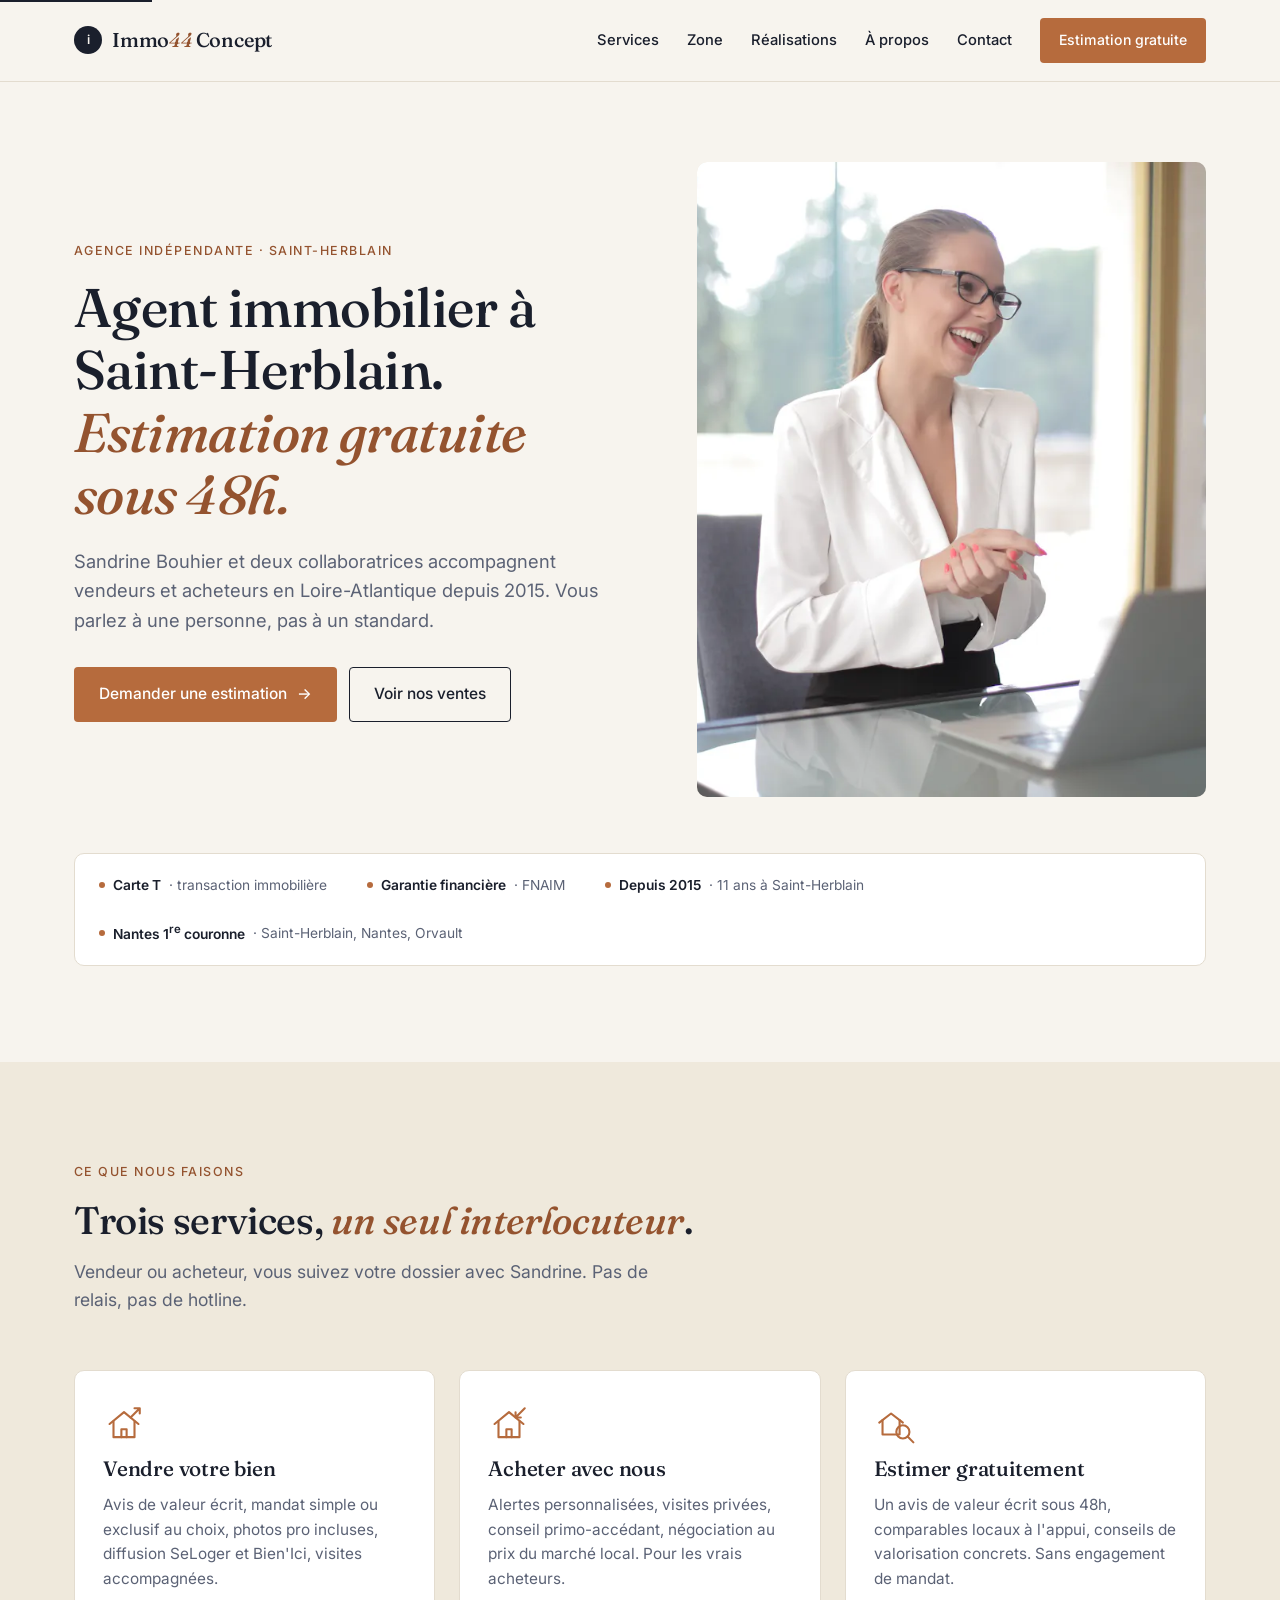
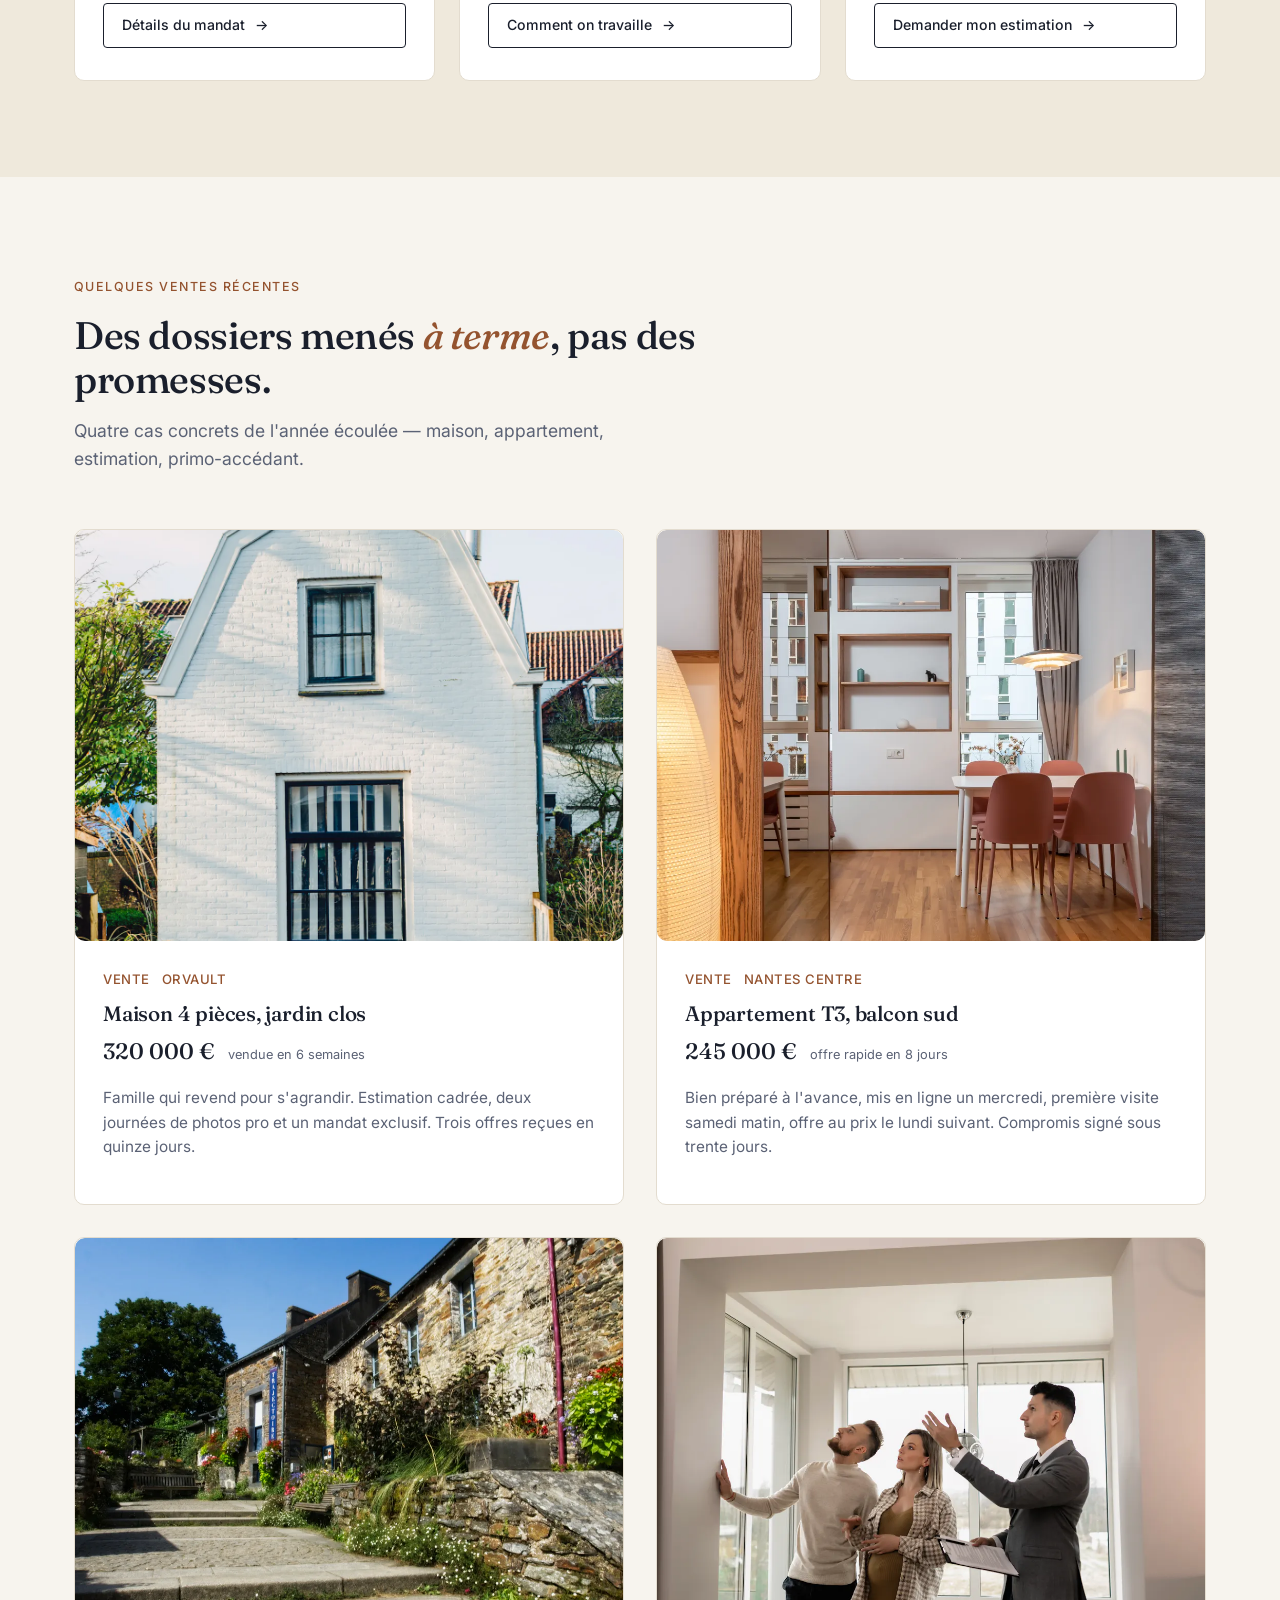
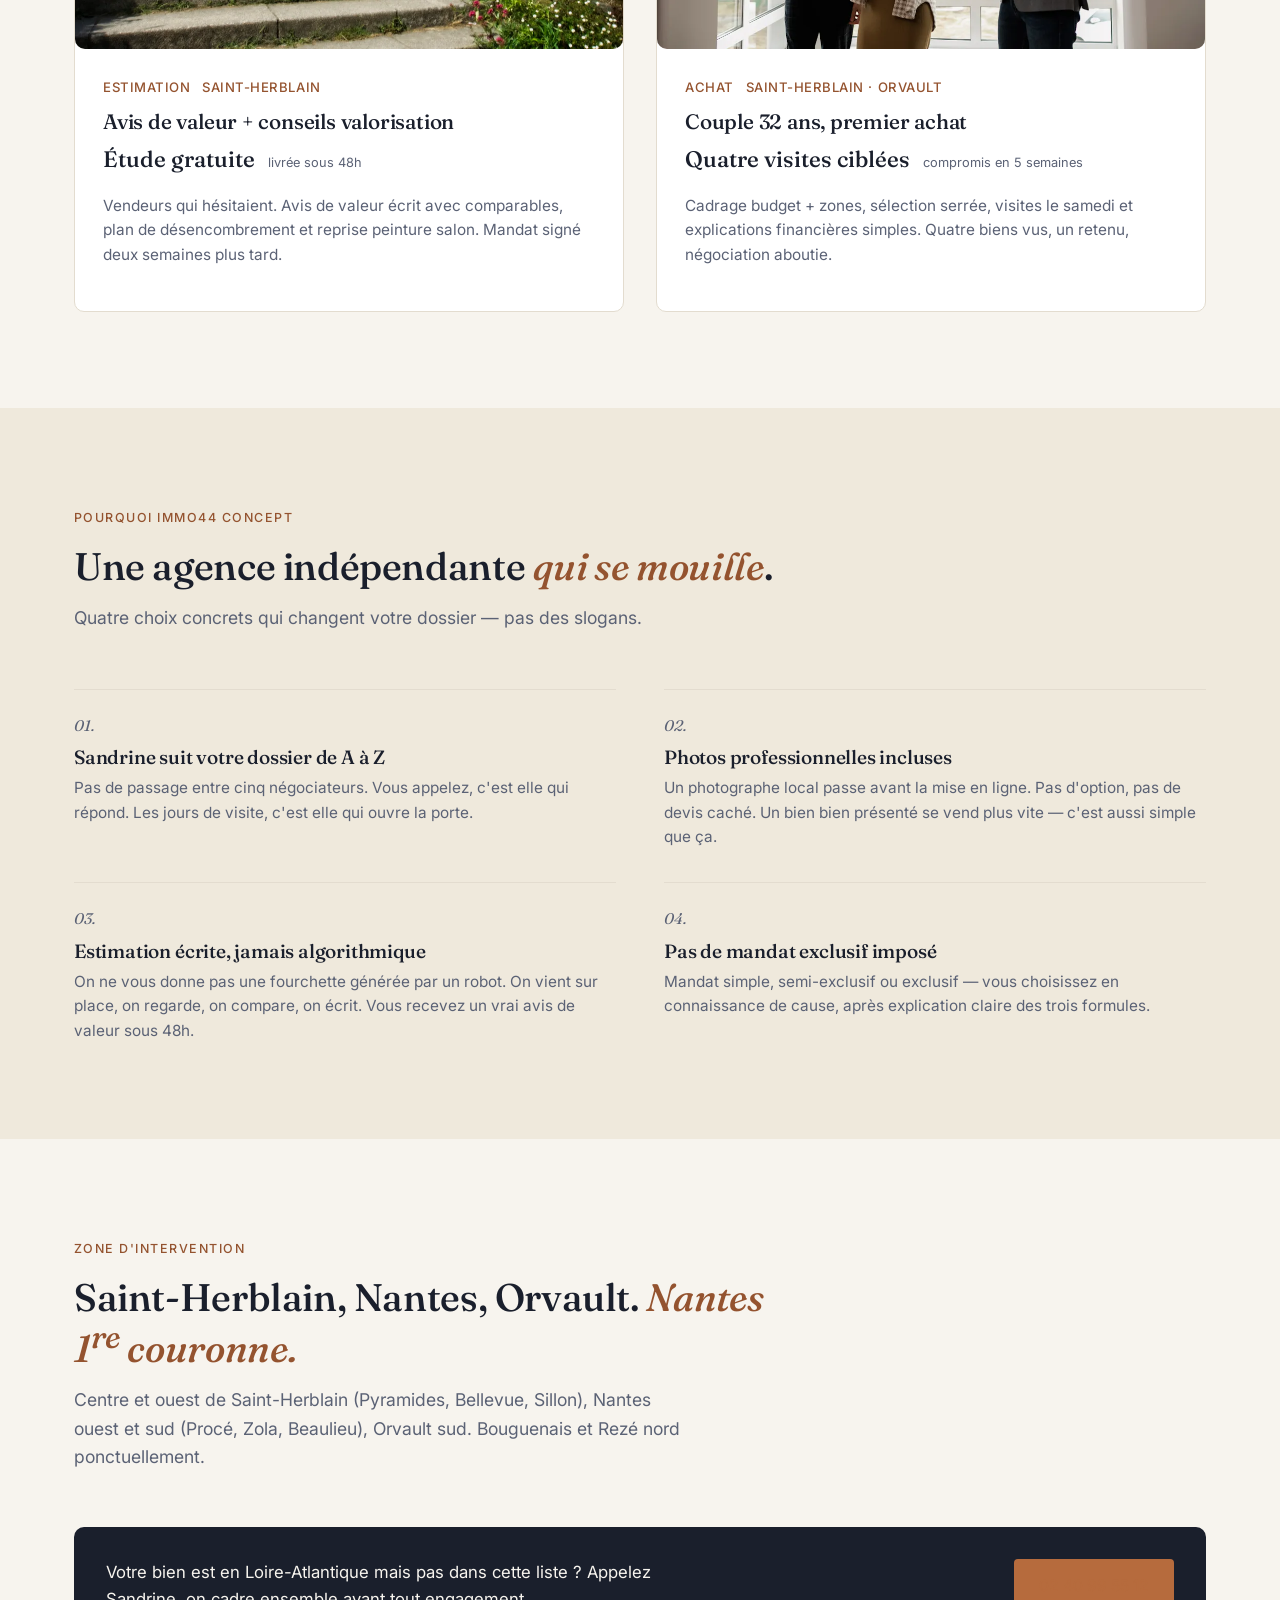
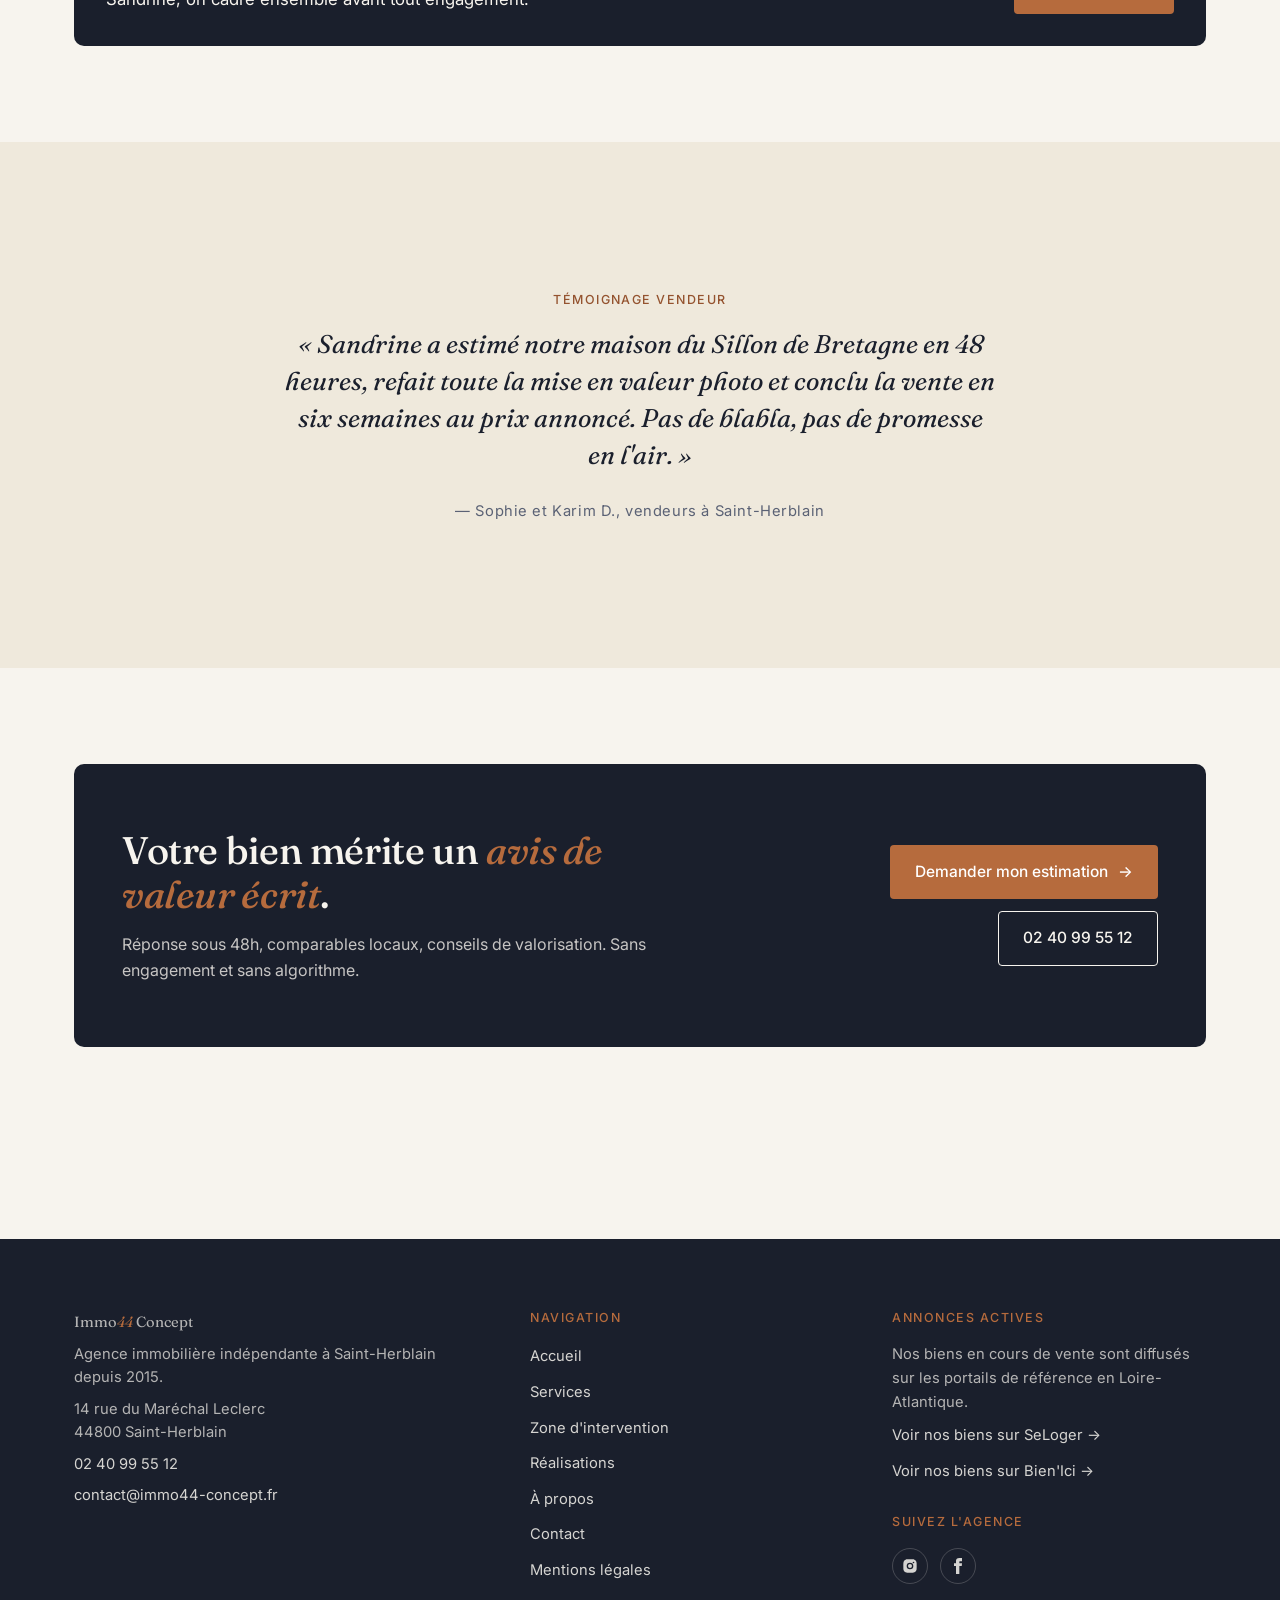
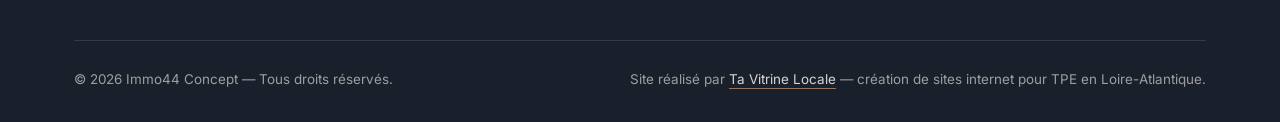
==== index.html @ 41f0bf47 "initial commit" ====
<!DOCTYPE html>
<html lang="fr">
<head>
  <meta charset="UTF-8" />
  <meta name="viewport" content="width=device-width, initial-scale=1, viewport-fit=cover" />
  <meta name="theme-color" content="#1a1f2c" />

  <title>Immo44 Concept — agence immobilière à Saint-Herblain</title>
  <meta name="description" content="Sandrine Bouhier estime votre bien gratuitement sous 48h. Vente maison et appartement à Saint-Herblain, Nantes et Orvault depuis 2015." />
  <meta name="author" content="Immo44 Concept" />
  <meta name="robots" content="index, follow" />
  <link rel="canonical" href="https://immobilier.tavitrinelocale.fr/" />

  <meta property="og:type" content="website" />
  <meta property="og:title" content="Immo44 Concept — agence immobilière à Saint-Herblain" />
  <meta property="og:description" content="Estimation gratuite sous 48h, vente résidentielle à Saint-Herblain, Nantes et Orvault." />
  <meta property="og:url" content="https://immobilier.tavitrinelocale.fr/" />
  <meta property="og:locale" content="fr_FR" />
  <meta property="og:image" content="https://immobilier.tavitrinelocale.fr/images/og.jpg" />
  <meta property="og:site_name" content="Immo44 Concept" />

  <link rel="icon" href="images/favicon.svg" type="image/svg+xml" />
  <link rel="preconnect" href="https://fonts.googleapis.com" />
  <link rel="preconnect" href="https://fonts.gstatic.com" crossorigin />
  <link href="https://fonts.googleapis.com/css2?family=Fraunces:ital,opsz,wght@0,9..144,400;0,9..144,500;0,9..144,600;1,9..144,400;1,9..144,500&family=Inter:wght@400;500;600&display=swap" rel="stylesheet" />

  <link rel="stylesheet" href="style.css" />
  <link rel="preload" as="image" href="images/immo44-portrait.webp" type="image/webp" fetchpriority="high" />

  <script type="application/ld+json">
  {
    "@context": "https://schema.org",
    "@type": "RealEstateAgent",
    "@id": "https://immobilier.tavitrinelocale.fr/#agent",
    "name": "Immo44 Concept",
    "image": "https://immobilier.tavitrinelocale.fr/images/sandrine-bouhier.jpg",
    "url": "https://immobilier.tavitrinelocale.fr/",
    "telephone": "+33240995512",
    "email": "contact@immo44-concept.fr",
    "address": {
      "@type": "PostalAddress",
      "streetAddress": "14 rue du Maréchal Leclerc",
      "addressLocality": "Saint-Herblain",
      "postalCode": "44800",
      "addressCountry": "FR"
    },
    "areaServed": [
      { "@type": "City", "name": "Saint-Herblain" },
      { "@type": "City", "name": "Nantes" },
      { "@type": "City", "name": "Orvault" }
    ],
    "founder": {
      "@type": "Person",
      "name": "Sandrine Bouhier"
    },
    "foundingDate": "2015",
    "openingHoursSpecification": [
      {
        "@type": "OpeningHoursSpecification",
        "dayOfWeek": ["Monday","Tuesday","Wednesday","Thursday","Friday"],
        "opens": "09:00",
        "closes": "19:00"
      },
      {
        "@type": "OpeningHoursSpecification",
        "dayOfWeek": "Saturday",
        "opens": "09:00",
        "closes": "12:00",
        "description": "Sur rendez-vous"
      }
    ]
  }
  </script>

  <script type="application/ld+json">
  {
    "@context": "https://schema.org",
    "@type": "WebSite",
    "name": "Immo44 Concept",
    "url": "https://immobilier.tavitrinelocale.fr/",
    "inLanguage": "fr-FR"
  }
  </script>
</head>
<body>
  <a href="#main" class="skip-link">Aller au contenu</a>

  <header class="site-header">
    <div class="site-header__inner">
      <a href="index.html" class="brand" aria-label="Immo44 Concept — accueil">
        <span class="brand__mark" aria-hidden="true">i</span>
        <span>Immo<em>44</em> Concept</span>
      </a>
      <nav class="nav" data-nav aria-label="Navigation principale">
        <ul class="nav__list">
          <li><a href="services.html" class="nav__link">Services</a></li>
          <li><a href="zone-intervention.html" class="nav__link">Zone</a></li>
          <li><a href="realisations.html" class="nav__link">Réalisations</a></li>
          <li><a href="a-propos.html" class="nav__link">À propos</a></li>
          <li><a href="contact.html" class="nav__link">Contact</a></li>
          <li class="nav__cta-wrap"><a href="contact.html" class="btn btn--primary btn--small">Estimation gratuite</a></li>
        </ul>
      </nav>
      <button class="burger" type="button" data-burger aria-label="Ouvrir le menu" aria-expanded="false">
        <span></span><span></span><span></span>
      </button>
    </div>
  </header>

  <main id="main">

    <section class="hero">
      <div class="container">
        <div class="hero__grid">
          <div data-reveal>
            <span class="eyebrow">Agence indépendante · Saint-Herblain</span>
            <h1>Agent immobilier à Saint-Herblain. <em>Estimation gratuite sous 48h.</em></h1>
            <p class="hero__lede">Sandrine Bouhier et deux collaboratrices accompagnent vendeurs et acheteurs en Loire-Atlantique depuis 2015. Vous parlez à une personne, pas à un standard.</p>
            <div class="hero__ctas">
              <a href="contact.html" class="btn btn--primary">Demander une estimation <span class="arrow" aria-hidden="true">→</span></a>
              <a href="realisations.html" class="btn btn--ghost">Voir nos ventes</a>
            </div>
          </div>
          <div data-reveal>
            <div class="ph ph--hero">
              <picture>
                <source type="image/webp" srcset="images/immo44-portrait.webp" />
                <img src="images/immo44-portrait.jpg" alt="Sandrine Bouhier, agent immobilier à Saint-Herblain, dans son agence" width="1200" height="800" fetchpriority="high" decoding="async" />
              </picture>
            </div>
          </div>
        </div>

        <div class="proof-bar" data-reveal>
          <div class="proof-bar__item"><span class="proof-bar__dot" aria-hidden="true"></span><strong>Carte T</strong> · transaction immobilière</div>
          <div class="proof-bar__item"><span class="proof-bar__dot" aria-hidden="true"></span><strong>Garantie financière</strong> · FNAIM</div>
          <div class="proof-bar__item"><span class="proof-bar__dot" aria-hidden="true"></span><strong>Depuis 2015</strong> · 11 ans à Saint-Herblain</div>
          <div class="proof-bar__item"><span class="proof-bar__dot" aria-hidden="true"></span><strong>Nantes 1<sup>re</sup> couronne</strong> · Saint-Herblain, Nantes, Orvault</div>
        </div>
      </div>
    </section>

    <section class="section section--soft">
      <div class="container">
        <header class="section__head" data-reveal>
          <span class="eyebrow">Ce que nous faisons</span>
          <h2>Trois services, <em>un seul interlocuteur</em>.</h2>
          <p class="lede">Vendeur ou acheteur, vous suivez votre dossier avec Sandrine. Pas de relais, pas de hotline.</p>
        </header>
        <div class="cards">
          <article class="card" data-reveal>
            <svg class="card__icon" viewBox="0 0 32 32" fill="none" stroke="currentColor" stroke-width="1.6" stroke-linecap="round" stroke-linejoin="round" aria-hidden="true">
              <path d="M5 16 L16 7 L27 16" />
              <path d="M8 14 V26 H24 V14" />
              <path d="M14 26 V20 H18 V26" />
              <path d="M21 11 L28 4 M24 4 H28 V8" />
            </svg>
            <h3>Vendre votre bien</h3>
            <p>Avis de valeur écrit, mandat simple ou exclusif au choix, photos pro incluses, diffusion SeLoger et Bien'Ici, visites accompagnées.</p>
            <a href="services.html#vendre" class="btn btn--ghost btn--small">Détails du mandat <span class="arrow" aria-hidden="true">→</span></a>
          </article>
          <article class="card" data-reveal>
            <svg class="card__icon" viewBox="0 0 32 32" fill="none" stroke="currentColor" stroke-width="1.6" stroke-linecap="round" stroke-linejoin="round" aria-hidden="true">
              <path d="M5 16 L16 7 L27 16" />
              <path d="M8 14 V26 H24 V14" />
              <path d="M14 26 V20 H18 V26" />
              <path d="M28 4 L21 11 M21 7 V11 H25" />
            </svg>
            <h3>Acheter avec nous</h3>
            <p>Alertes personnalisées, visites privées, conseil primo-accédant, négociation au prix du marché local. Pour les vrais acheteurs.</p>
            <a href="services.html#acheter" class="btn btn--ghost btn--small">Comment on travaille <span class="arrow" aria-hidden="true">→</span></a>
          </article>
          <article class="card" data-reveal>
            <svg class="card__icon" viewBox="0 0 32 32" fill="none" stroke="currentColor" stroke-width="1.6" stroke-linecap="round" stroke-linejoin="round" aria-hidden="true">
              <path d="M4 15 L13 8 L22 15" />
              <path d="M6.5 13 V24 H19.5 V13" />
              <circle cx="22" cy="22" r="5" />
              <path d="M25.6 25.6 L30 30" />
            </svg>
            <h3>Estimer gratuitement</h3>
            <p>Un avis de valeur écrit sous 48h, comparables locaux à l'appui, conseils de valorisation concrets. Sans engagement de mandat.</p>
            <a href="contact.html" class="btn btn--ghost btn--small">Demander mon estimation <span class="arrow" aria-hidden="true">→</span></a>
          </article>
        </div>
      </div>
    </section>

    <section class="section">
      <div class="container">
        <header class="section__head" data-reveal>
          <span class="eyebrow">Quelques ventes récentes</span>
          <h2>Des dossiers menés <em>à terme</em>, pas des promesses.</h2>
          <p class="lede">Quatre cas concrets de l'année écoulée — maison, appartement, estimation, primo-accédant.</p>
        </header>
        <div class="sale-grid">
          <article class="sale" data-reveal>
            <div class="ph ph--sale sale__media"><picture><source type="image/webp" srcset="images/immo44-maison-orvault.webp" /><img src="images/immo44-maison-orvault.jpg" alt="Maison 4 pièces vendue à Orvault par Immo44 Concept" width="1200" height="1798" loading="lazy" decoding="async" /></picture></div>
            <div class="sale__body">
              <div class="sale__meta"><span>Vente</span><span>Orvault</span></div>
              <h3 class="sale__title">Maison 4 pièces, jardin clos</h3>
              <p class="sale__price">320 000 € <small>vendue en 6 semaines</small></p>
              <p class="sale__story">Famille qui revend pour s'agrandir. Estimation cadrée, deux journées de photos pro et un mandat exclusif. Trois offres reçues en quinze jours.</p>
            </div>
          </article>
          <article class="sale" data-reveal>
            <div class="ph ph--sale sale__media"><picture><source type="image/webp" srcset="images/immo44-t3-nantes.webp" /><img src="images/immo44-t3-nantes.jpg" alt="Appartement T3 vendu en centre de Nantes" width="1200" height="800" loading="lazy" decoding="async" /></picture></div>
            <div class="sale__body">
              <div class="sale__meta"><span>Vente</span><span>Nantes centre</span></div>
              <h3 class="sale__title">Appartement T3, balcon sud</h3>
              <p class="sale__price">245 000 € <small>offre rapide en 8 jours</small></p>
              <p class="sale__story">Bien préparé à l'avance, mis en ligne un mercredi, première visite samedi matin, offre au prix le lundi suivant. Compromis signé sous trente jours.</p>
            </div>
          </article>
          <article class="sale" data-reveal>
            <div class="ph ph--sale sale__media"><picture><source type="image/webp" srcset="images/immo44-quartier.webp" /><img src="images/immo44-quartier.jpg" alt="Quartier résidentiel en pierre estimé par Immo44 Concept à Saint-Herblain" width="1200" height="800" loading="lazy" decoding="async" /></picture></div>
            <div class="sale__body">
              <div class="sale__meta"><span>Estimation</span><span>Saint-Herblain</span></div>
              <h3 class="sale__title">Avis de valeur + conseils valorisation</h3>
              <p class="sale__price">Étude gratuite <small>livrée sous 48h</small></p>
              <p class="sale__story">Vendeurs qui hésitaient. Avis de valeur écrit avec comparables, plan de désencombrement et reprise peinture salon. Mandat signé deux semaines plus tard.</p>
            </div>
          </article>
          <article class="sale" data-reveal>
            <div class="ph ph--sale sale__media"><picture><source type="image/webp" srcset="images/immo44-visite.webp" /><img src="images/immo44-visite.jpg" alt="Couple primo-accédant en visite avec Immo44 Concept" width="1200" height="800" loading="lazy" decoding="async" /></picture></div>
            <div class="sale__body">
              <div class="sale__meta"><span>Achat</span><span>Saint-Herblain · Orvault</span></div>
              <h3 class="sale__title">Couple 32 ans, premier achat</h3>
              <p class="sale__price">Quatre visites ciblées <small>compromis en 5 semaines</small></p>
              <p class="sale__story">Cadrage budget + zones, sélection serrée, visites le samedi et explications financières simples. Quatre biens vus, un retenu, négociation aboutie.</p>
            </div>
          </article>
        </div>
      </div>
    </section>

    <section class="section section--soft">
      <div class="container">
        <header class="section__head" data-reveal>
          <span class="eyebrow">Pourquoi Immo44 Concept</span>
          <h2>Une agence indépendante <em>qui se mouille</em>.</h2>
          <p class="lede">Quatre choix concrets qui changent votre dossier — pas des slogans.</p>
        </header>
        <div class="reasons">
          <div class="reason" data-reveal>
            <p class="reason__num">01.</p>
            <h3>Sandrine suit votre dossier de A à Z</h3>
            <p>Pas de passage entre cinq négociateurs. Vous appelez, c'est elle qui répond. Les jours de visite, c'est elle qui ouvre la porte.</p>
          </div>
          <div class="reason" data-reveal>
            <p class="reason__num">02.</p>
            <h3>Photos professionnelles incluses</h3>
            <p>Un photographe local passe avant la mise en ligne. Pas d'option, pas de devis caché. Un bien bien présenté se vend plus vite — c'est aussi simple que ça.</p>
          </div>
          <div class="reason" data-reveal>
            <p class="reason__num">03.</p>
            <h3>Estimation écrite, jamais algorithmique</h3>
            <p>On ne vous donne pas une fourchette générée par un robot. On vient sur place, on regarde, on compare, on écrit. Vous recevez un vrai avis de valeur sous 48h.</p>
          </div>
          <div class="reason" data-reveal>
            <p class="reason__num">04.</p>
            <h3>Pas de mandat exclusif imposé</h3>
            <p>Mandat simple, semi-exclusif ou exclusif — vous choisissez en connaissance de cause, après explication claire des trois formules.</p>
          </div>
        </div>
      </div>
    </section>

    <section class="section">
      <div class="container">
        <header class="section__head" data-reveal>
          <span class="eyebrow">Zone d'intervention</span>
          <h2>Saint-Herblain, Nantes, Orvault. <em>Nantes 1<sup>re</sup> couronne.</em></h2>
          <p class="lede">Centre et ouest de Saint-Herblain (Pyramides, Bellevue, Sillon), Nantes ouest et sud (Procé, Zola, Beaulieu), Orvault sud. Bouguenais et Rezé nord ponctuellement.</p>
        </header>
        <div class="zone-cta" data-reveal>
          <p>Votre bien est en Loire-Atlantique mais pas dans cette liste ? Appelez Sandrine, on cadre ensemble avant tout engagement.</p>
          <a href="tel:+33240995512" class="btn btn--primary">02 40 99 55 12</a>
        </div>
      </div>
    </section>

    <section class="section section--soft">
      <div class="container">
        <div class="testimonial" data-reveal>
          <span class="eyebrow">Témoignage vendeur</span>
          <blockquote>« Sandrine a estimé notre maison du Sillon de Bretagne en 48 heures, refait toute la mise en valeur photo et conclu la vente en six semaines au prix annoncé. Pas de blabla, pas de promesse en l'air. »</blockquote>
          <cite>— Sophie et Karim D., vendeurs à Saint-Herblain</cite>
        </div>
      </div>
    </section>

    <section class="section">
      <div class="container">
        <div class="cta-block" data-reveal>
          <div>
            <h2>Votre bien mérite un <em>avis de valeur écrit</em>.</h2>
            <p>Réponse sous 48h, comparables locaux, conseils de valorisation. Sans engagement et sans algorithme.</p>
          </div>
          <div class="cta-block__actions">
            <a href="contact.html" class="btn btn--primary">Demander mon estimation <span class="arrow" aria-hidden="true">→</span></a>
            <a href="tel:+33240995512" class="btn btn--ghost">02 40 99 55 12</a>
          </div>
        </div>
      </div>
    </section>

  </main>

  <footer class="site-footer">
    <div class="container">
      <div class="footer__grid">
        <div class="footer__col">
          <p class="footer__brand">Immo<em>44</em> Concept</p>
          <p>Agence immobilière indépendante à Saint-Herblain depuis 2015.</p>
          <p>14 rue du Maréchal Leclerc<br />44800 Saint-Herblain</p>
          <p><a href="tel:+33240995512">02 40 99 55 12</a></p>
          <p><a href="mailto:contact@immo44-concept.fr">contact@immo44-concept.fr</a></p>
        </div>
        <div class="footer__col">
          <h4>Navigation</h4>
          <ul>
            <li><a href="index.html">Accueil</a></li>
            <li><a href="services.html">Services</a></li>
            <li><a href="zone-intervention.html">Zone d'intervention</a></li>
            <li><a href="realisations.html">Réalisations</a></li>
            <li><a href="a-propos.html">À propos</a></li>
            <li><a href="contact.html">Contact</a></li>
            <li><a href="mentions.html">Mentions légales</a></li>
          </ul>
        </div>
        <div class="footer__col">
          <h4>Annonces actives</h4>
          <p>Nos biens en cours de vente sont diffusés sur les portails de référence en Loire-Atlantique.</p>
          <ul>
            <li><a href="https://www.seloger.com/professionnels/" target="_blank" rel="noopener nofollow">Voir nos biens sur SeLoger →</a></li>
            <li><a href="https://www.bienici.com/" target="_blank" rel="noopener nofollow">Voir nos biens sur Bien'Ici →</a></li>
          </ul>
          <h4>Suivez l'agence</h4>
          <div class="footer__social">
            <a href="#" aria-label="Instagram (lien désactivé — site de démonstration)">
              <svg viewBox="0 0 24 24" fill="currentColor" aria-hidden="true"><path d="M12 2c2.717 0 3.056.01 4.122.06 1.065.05 1.79.217 2.428.465.66.254 1.216.598 1.772 1.153.509.5.902 1.105 1.153 1.772.247.637.415 1.363.465 2.428.047 1.066.06 1.405.06 4.122 0 2.717-.01 3.056-.06 4.122-.05 1.065-.218 1.79-.465 2.428a4.883 4.883 0 0 1-1.153 1.772c-.5.508-1.105.902-1.772 1.153-.637.247-1.363.415-2.428.465-1.066.047-1.405.06-4.122.06-2.717 0-3.056-.01-4.122-.06-1.065-.05-1.79-.218-2.428-.465a4.89 4.89 0 0 1-1.772-1.153 4.904 4.904 0 0 1-1.153-1.772c-.248-.637-.415-1.363-.465-2.428C2.013 15.056 2 14.717 2 12c0-2.717.01-3.056.06-4.122.05-1.066.217-1.79.465-2.428.254-.66.598-1.216 1.153-1.772A4.897 4.897 0 0 1 5.45 2.525c.638-.248 1.362-.415 2.428-.465C8.944 2.013 9.283 2 12 2zm0 5a5 5 0 1 0 0 10 5 5 0 0 0 0-10zm6.5-.25a1.25 1.25 0 0 0-2.5 0 1.25 1.25 0 0 0 2.5 0zM12 9a3 3 0 1 1 0 6 3 3 0 0 1 0-6z"/></svg>
            </a>
            <a href="#" aria-label="Facebook (lien désactivé — site de démonstration)">
              <svg viewBox="0 0 24 24" fill="currentColor" aria-hidden="true"><path d="M9 8h-3v4h3v12h5V12h3.642L18 8h-4V6.333C14 5.378 14.192 5 15.115 5H18V0h-3.808C10.596 0 9 1.583 9 4.615V8z"/></svg>
            </a>
          </div>
        </div>
      </div>
      <div class="footer__bot">
        <span>© 2026 Immo44 Concept — Tous droits réservés.</span>
        <span>Site réalisé par <a href="https://tavitrinelocale.fr" rel="noopener">Ta Vitrine Locale</a> — création de sites internet pour TPE en Loire-Atlantique.</span>
      </div>
    </div>
  </footer>

  <script src="script.js" defer></script>
</body>
</html>
---- style.css ----
/* ============================================================
   Immo44 Concept — feuille de style partagée
   Site de démonstration Ta Vitrine Locale
   ============================================================ */

/* ---------- Variables ---------- */
:root {
  --color-bg: #f7f4ee;
  --color-surface: #ffffff;
  --color-text: #1a1f2c;
  --color-muted: #5b6275;
  --color-accent: #b66b3d;
  --color-accent-deep: #94532f;
  --color-line: #e3dccf;
  --color-soft: #efe9dc;

  --font-display: 'Fraunces', Georgia, 'Times New Roman', serif;
  --font-body: 'Inter', system-ui, -apple-system, 'Segoe UI', sans-serif;

  --container: 1180px;
  --section-y: 96px;
  --section-y-mobile: 56px;
  --radius-sm: 4px;
  --radius-md: 10px;

  --shadow-sm: 0 1px 2px rgba(26, 31, 44, 0.06);
  --shadow-md: 0 12px 32px rgba(26, 31, 44, 0.08);
}

/* ---------- Reset ---------- */
*, *::before, *::after { box-sizing: border-box; }
html { scroll-behavior: smooth; }
body, h1, h2, h3, h4, p, ul, ol, figure, blockquote { margin: 0; }
ul, ol { padding: 0; list-style: none; }
img, svg { display: block; max-width: 100%; }
button { font: inherit; cursor: pointer; background: none; border: none; color: inherit; padding: 0; }
a { color: inherit; text-decoration: none; }
input, textarea, select { font: inherit; color: inherit; }

/* ---------- Base ---------- */
body {
  font-family: var(--font-body);
  font-size: 16px;
  line-height: 1.6;
  color: var(--color-text);
  background: var(--color-bg);
  -webkit-font-smoothing: antialiased;
  text-rendering: optimizeLegibility;
}

.no-scroll { overflow: hidden; }

.skip-link {
  position: absolute;
  top: -40px;
  left: 0;
  background: var(--color-text);
  color: var(--color-bg);
  padding: 8px 16px;
  z-index: 100;
}
.skip-link:focus { top: 0; }

.container {
  width: 100%;
  max-width: var(--container);
  margin: 0 auto;
  padding: 0 24px;
}

/* ---------- Typography ---------- */
h1, h2, h3, h4 {
  font-family: var(--font-display);
  font-weight: 500;
  line-height: 1.15;
  letter-spacing: -0.01em;
  color: var(--color-text);
}
h1 { font-size: clamp(2rem, 4.5vw, 3.4rem); }
h2 { font-size: clamp(1.6rem, 3vw, 2.4rem); }
h3 { font-size: clamp(1.15rem, 1.8vw, 1.4rem); }
h4 { font-size: 1.05rem; }

em { font-style: italic; color: var(--color-accent-deep); }
strong { font-weight: 600; }

.eyebrow {
  display: inline-block;
  font-family: var(--font-body);
  font-size: 0.78rem;
  font-weight: 500;
  letter-spacing: 0.12em;
  text-transform: uppercase;
  color: var(--color-accent-deep);
  margin-bottom: 16px;
}

.lede {
  font-size: 1.1rem;
  color: var(--color-muted);
  max-width: 56ch;
}

/* ---------- Buttons ---------- */
.btn {
  display: inline-flex;
  align-items: center;
  gap: 10px;
  padding: 14px 24px;
  font-weight: 500;
  font-size: 0.97rem;
  border-radius: var(--radius-sm);
  transition: background 0.18s ease, color 0.18s ease, border-color 0.18s ease;
  border: 1px solid transparent;
  white-space: nowrap;
}
.btn--primary {
  background: var(--color-accent);
  color: #fff;
}
.btn--primary:hover { background: var(--color-accent-deep); }

.btn--ghost {
  background: transparent;
  color: var(--color-text);
  border-color: var(--color-text);
}
.btn--ghost:hover { background: var(--color-text); color: var(--color-bg); }

.btn--small { padding: 10px 18px; font-size: 0.88rem; }

.btn .arrow { transition: transform 0.18s ease; }
.btn:hover .arrow { transform: translateX(3px); }

/* ---------- Header / Nav ---------- */
.site-header {
  position: sticky;
  top: 0;
  z-index: 50;
  background: rgba(247, 244, 238, 0.94);
  backdrop-filter: blur(8px);
  border-bottom: 1px solid var(--color-line);
}
.site-header__inner {
  display: flex;
  align-items: center;
  justify-content: space-between;
  padding: 18px 24px;
  max-width: var(--container);
  margin: 0 auto;
}
.brand {
  font-family: var(--font-display);
  font-size: 1.25rem;
  font-weight: 500;
  letter-spacing: -0.01em;
  color: var(--color-text);
  display: flex;
  align-items: center;
  gap: 10px;
}
.brand__mark {
  width: 28px;
  height: 28px;
  display: grid;
  place-items: center;
  background: var(--color-text);
  color: var(--color-bg);
  border-radius: 50%;
  font-size: 0.78rem;
  font-family: var(--font-body);
  font-weight: 600;
}
.brand em { color: var(--color-accent-deep); font-style: italic; }

.nav__list {
  display: flex;
  align-items: center;
  gap: 28px;
}
.nav__link {
  font-size: 0.92rem;
  font-weight: 500;
  color: var(--color-text);
  position: relative;
  padding: 6px 0;
}
.nav__link:hover { color: var(--color-accent-deep); }
.nav__link.is-active::after {
  content: '';
  position: absolute;
  left: 0;
  right: 0;
  bottom: 0;
  height: 1px;
  background: var(--color-accent);
}

.burger {
  display: none;
  width: 40px;
  height: 40px;
  position: relative;
  z-index: 60;
}
.burger span {
  display: block;
  width: 22px;
  height: 1.5px;
  background: var(--color-text);
  margin: 4px auto;
  transition: transform 0.22s ease, opacity 0.22s ease;
}

/* ---------- Hero ---------- */
.hero {
  padding: 80px 0 96px;
}
.hero__grid {
  display: grid;
  grid-template-columns: 1.1fr 1fr;
  gap: 64px;
  align-items: center;
}
.hero h1 { margin-bottom: 20px; }
.hero__lede { font-size: 1.15rem; color: var(--color-muted); margin-bottom: 32px; max-width: 48ch; }
.hero__ctas { display: flex; gap: 12px; flex-wrap: wrap; }

.proof-bar {
  margin-top: 56px;
  padding: 20px 24px;
  background: var(--color-surface);
  border: 1px solid var(--color-line);
  border-radius: var(--radius-md);
  display: flex;
  flex-wrap: wrap;
  gap: 24px 40px;
  align-items: center;
}
.proof-bar__item {
  font-size: 0.86rem;
  color: var(--color-muted);
  display: flex;
  align-items: center;
  gap: 8px;
}
.proof-bar__item strong { color: var(--color-text); font-weight: 600; }
.proof-bar__dot {
  width: 6px;
  height: 6px;
  background: var(--color-accent);
  border-radius: 50%;
  flex-shrink: 0;
}

/* ---------- Sections ---------- */
.section {
  padding: var(--section-y) 0;
}
.section--soft { background: var(--color-soft); }
.section--dark { background: var(--color-text); color: var(--color-bg); }
.section--dark h2, .section--dark h3 { color: var(--color-bg); }
.section--dark em { color: var(--color-accent); }
.section--dark .lede { color: rgba(247, 244, 238, 0.75); }

.section__head {
  max-width: 720px;
  margin-bottom: 56px;
}
.section__head h2 { margin-bottom: 16px; }
.section__head--centered { margin-left: auto; margin-right: auto; text-align: center; }

/* ---------- Grilles services / cards ---------- */
.cards {
  display: grid;
  grid-template-columns: repeat(3, 1fr);
  gap: 24px;
}
.card {
  background: var(--color-surface);
  border: 1px solid var(--color-line);
  border-radius: var(--radius-md);
  padding: 32px 28px;
  display: flex;
  flex-direction: column;
  gap: 12px;
  transition: transform 0.2s ease, box-shadow 0.2s ease;
}
.card:hover { transform: translateY(-2px); box-shadow: var(--shadow-md); }
.card__num {
  font-family: var(--font-display);
  font-size: 1.6rem;
  color: var(--color-accent);
  font-style: italic;
}
.card__icon {
  width: 42px;
  height: 42px;
  color: var(--color-accent);
}
.card h3 { font-size: 1.3rem; }
.card p { color: var(--color-muted); font-size: 0.96rem; }

.card--dark { background: rgba(255,255,255,0.04); border-color: rgba(255,255,255,0.12); }
.card--dark p { color: rgba(247,244,238,0.75); }

/* ---------- Liste services détaillés ---------- */
.service-block {
  display: grid;
  grid-template-columns: 1fr 1fr;
  gap: 64px;
  align-items: start;
  padding: 72px 0;
  border-bottom: 1px solid var(--color-line);
}
.service-block:last-child { border-bottom: none; }
.service-block__title { margin-bottom: 20px; }
.service-block__lede { color: var(--color-muted); margin-bottom: 24px; }
.service-block__steps {
  display: flex;
  flex-direction: column;
  gap: 14px;
  margin-bottom: 28px;
}
.service-block__steps li {
  padding-left: 36px;
  position: relative;
  font-size: 0.97rem;
}
.service-block__steps li::before {
  content: counter(step, decimal-leading-zero);
  counter-increment: step;
  position: absolute;
  left: 0;
  top: 1px;
  font-family: var(--font-display);
  font-style: italic;
  font-weight: 500;
  color: var(--color-accent);
}
.service-block__steps { counter-reset: step; }

.service-block__aside {
  background: var(--color-surface);
  border: 1px solid var(--color-line);
  border-radius: var(--radius-md);
  padding: 32px;
}
.service-block__aside h4 { margin-bottom: 16px; font-family: var(--font-display); font-size: 1.1rem; }
.service-block__aside ul li {
  padding: 10px 0;
  border-bottom: 1px dashed var(--color-line);
  font-size: 0.94rem;
  color: var(--color-muted);
}
.service-block__aside ul li:last-child { border-bottom: none; }

/* ---------- Ventes récentes ---------- */
.sale-grid {
  display: grid;
  grid-template-columns: repeat(2, 1fr);
  gap: 32px;
}
.sale {
  background: var(--color-surface);
  border: 1px solid var(--color-line);
  border-radius: var(--radius-md);
  overflow: hidden;
  display: flex;
  flex-direction: column;
}
.sale__media {
  aspect-ratio: 4 / 3;
  background: var(--color-soft);
}
.sale__body { padding: 28px; }
.sale__meta {
  display: flex;
  gap: 12px;
  margin-bottom: 12px;
  font-size: 0.82rem;
  color: var(--color-accent-deep);
  font-weight: 500;
  letter-spacing: 0.04em;
  text-transform: uppercase;
}
.sale__title { font-size: 1.3rem; margin-bottom: 8px; }
.sale__price {
  font-family: var(--font-display);
  font-size: 1.4rem;
  color: var(--color-text);
  font-weight: 500;
  margin-bottom: 16px;
}
.sale__price small {
  font-family: var(--font-body);
  font-size: 0.8rem;
  color: var(--color-muted);
  font-weight: 400;
  margin-left: 8px;
}
.sale__story { color: var(--color-muted); font-size: 0.96rem; margin-bottom: 16px; }
.sale__quote {
  border-left: 2px solid var(--color-accent);
  padding-left: 16px;
  margin-top: 20px;
  color: var(--color-text);
  font-style: italic;
  font-size: 0.94rem;
}
.sale__quote cite {
  display: block;
  margin-top: 8px;
  font-style: normal;
  font-size: 0.82rem;
  color: var(--color-muted);
}

/* ---------- Zone d'intervention ---------- */
.zone-grid {
  display: grid;
  grid-template-columns: repeat(3, 1fr);
  gap: 24px;
}
.zone {
  background: var(--color-surface);
  border: 1px solid var(--color-line);
  border-radius: var(--radius-md);
  padding: 32px;
}
.zone__title {
  font-family: var(--font-display);
  font-size: 1.4rem;
  margin-bottom: 6px;
}
.zone__post {
  font-size: 0.82rem;
  color: var(--color-muted);
  letter-spacing: 0.04em;
  margin-bottom: 18px;
}
.zone__quartiers {
  display: flex;
  flex-wrap: wrap;
  gap: 8px;
  margin-bottom: 18px;
}
.zone__quartiers li {
  font-size: 0.82rem;
  padding: 4px 10px;
  background: var(--color-soft);
  border-radius: 4px;
  color: var(--color-text);
}
.zone__note { color: var(--color-muted); font-size: 0.94rem; }

.zone-cta {
  margin-top: 56px;
  background: var(--color-text);
  color: var(--color-bg);
  padding: 32px;
  border-radius: var(--radius-md);
  display: flex;
  justify-content: space-between;
  align-items: center;
  flex-wrap: wrap;
  gap: 24px;
}
.zone-cta p { font-size: 1.05rem; max-width: 52ch; }
.zone-cta a {
  color: var(--color-accent);
  font-weight: 500;
}

/* ---------- À propos ---------- */
.about-grid {
  display: grid;
  grid-template-columns: 1fr 1.4fr;
  gap: 64px;
  align-items: start;
}
.about-media {
  aspect-ratio: 3 / 4;
  background: var(--color-soft);
  border-radius: var(--radius-md);
  overflow: hidden;
}
.about-body h2 { margin-bottom: 20px; }
.about-body p { color: var(--color-muted); margin-bottom: 16px; }

.team {
  margin-top: 56px;
  display: grid;
  grid-template-columns: 1fr 1fr;
  gap: 24px;
}
.team-member {
  background: var(--color-surface);
  border: 1px solid var(--color-line);
  border-radius: var(--radius-md);
  padding: 24px;
  display: flex;
  gap: 16px;
  align-items: center;
}
.team-member__photo {
  width: 72px;
  height: 72px;
  border-radius: 50%;
  background: var(--color-soft);
  flex-shrink: 0;
}
.team-member__name {
  font-family: var(--font-display);
  font-size: 1.1rem;
  margin-bottom: 4px;
}
.team-member__role {
  font-size: 0.86rem;
  color: var(--color-muted);
}

.certs {
  margin-top: 48px;
  display: grid;
  grid-template-columns: repeat(3, 1fr);
  gap: 16px;
}
.cert {
  border: 1px solid var(--color-line);
  border-radius: var(--radius-md);
  padding: 20px;
  background: var(--color-surface);
}
.cert__label {
  font-size: 0.78rem;
  color: var(--color-accent-deep);
  letter-spacing: 0.08em;
  text-transform: uppercase;
  margin-bottom: 8px;
  font-weight: 500;
}
.cert__value {
  font-family: var(--font-display);
  font-size: 1.05rem;
  color: var(--color-text);
}

/* ---------- Form ---------- */
.form {
  background: var(--color-surface);
  border: 1px solid var(--color-line);
  border-radius: var(--radius-md);
  padding: 40px;
  display: grid;
  gap: 20px;
}
.form-row {
  display: grid;
  grid-template-columns: 1fr 1fr;
  gap: 20px;
}
.field { display: flex; flex-direction: column; gap: 8px; }
.field label {
  font-size: 0.86rem;
  font-weight: 500;
  color: var(--color-text);
}
.field label span { color: var(--color-accent-deep); }
.field input,
.field textarea,
.field select {
  padding: 12px 14px;
  border: 1px solid var(--color-line);
  border-radius: var(--radius-sm);
  background: var(--color-bg);
  font-size: 0.96rem;
  transition: border-color 0.18s ease;
}
.field input:focus,
.field textarea:focus,
.field select:focus {
  outline: none;
  border-color: var(--color-accent);
}
.field textarea { resize: vertical; min-height: 120px; }

.form__consent {
  display: flex;
  gap: 12px;
  align-items: flex-start;
  font-size: 0.86rem;
  color: var(--color-muted);
}
.form__consent input { margin-top: 4px; flex-shrink: 0; }

.form__submit-row {
  display: flex;
  justify-content: space-between;
  align-items: center;
  flex-wrap: wrap;
  gap: 16px;
}
.form__submit-row small { color: var(--color-muted); font-size: 0.82rem; }

/* ---------- Contact split ---------- */
.contact-grid {
  display: grid;
  grid-template-columns: 1.3fr 1fr;
  gap: 48px;
  align-items: start;
}
.contact-aside {
  background: var(--color-surface);
  border: 1px solid var(--color-line);
  border-radius: var(--radius-md);
  padding: 32px;
}
.contact-aside .ph { margin-bottom: 24px; }
.contact-aside h3 {
  font-family: var(--font-display);
  font-size: 1.2rem;
  margin-bottom: 20px;
}
.contact-aside dl { display: grid; gap: 14px; }
.contact-aside dt {
  font-size: 0.78rem;
  letter-spacing: 0.08em;
  text-transform: uppercase;
  color: var(--color-accent-deep);
  margin-bottom: 4px;
}
.contact-aside dd { color: var(--color-text); font-size: 0.96rem; }
.contact-aside dd a { border-bottom: 1px solid var(--color-accent); padding-bottom: 1px; }
.contact-aside dd a:hover { color: var(--color-accent-deep); }
.contact-aside__hours {
  margin-top: 24px;
  padding-top: 24px;
  border-top: 1px solid var(--color-line);
  font-size: 0.92rem;
  color: var(--color-muted);
}

/* ---------- Témoignage standalone ---------- */
.testimonial {
  max-width: 760px;
  margin: 0 auto;
  text-align: center;
  padding: 48px 24px;
}
.testimonial blockquote {
  font-family: var(--font-display);
  font-size: clamp(1.2rem, 2.4vw, 1.6rem);
  font-style: italic;
  color: var(--color-text);
  line-height: 1.45;
  margin-bottom: 24px;
}
.testimonial cite {
  font-family: var(--font-body);
  font-style: normal;
  font-size: 0.92rem;
  color: var(--color-muted);
  letter-spacing: 0.04em;
}

/* ---------- Pourquoi nous ---------- */
.reasons {
  display: grid;
  grid-template-columns: repeat(2, 1fr);
  gap: 32px 48px;
}
.reason {
  border-top: 1px solid var(--color-line);
  padding-top: 24px;
}
.reason__num {
  font-family: var(--font-display);
  font-style: italic;
  color: var(--color-accent);
  font-size: 1.1rem;
  margin-bottom: 8px;
}
.reason h3 { font-size: 1.2rem; margin-bottom: 8px; }
.reason p { color: var(--color-muted); font-size: 0.96rem; }

/* ---------- CTA final standalone ---------- */
.cta-block {
  background: var(--color-text);
  color: var(--color-bg);
  border-radius: var(--radius-md);
  padding: 64px 48px;
  display: grid;
  grid-template-columns: 1.4fr 1fr;
  gap: 48px;
  align-items: center;
}
.cta-block h2 { color: var(--color-bg); margin-bottom: 16px; }
.cta-block em { color: var(--color-accent); }
.cta-block p { color: rgba(247, 244, 238, 0.78); }
.cta-block__actions { display: flex; gap: 12px; justify-content: flex-end; flex-wrap: wrap; }
.cta-block__actions .btn--ghost {
  color: var(--color-bg);
  border-color: var(--color-bg);
}
.cta-block__actions .btn--ghost:hover { background: var(--color-bg); color: var(--color-text); }

/* ---------- Mentions ---------- */
.legal {
  max-width: 760px;
  margin: 0 auto;
}
.legal h2 {
  font-size: 1.3rem;
  margin: 40px 0 12px;
  padding-bottom: 8px;
  border-bottom: 1px solid var(--color-line);
}
.legal p { margin-bottom: 12px; color: var(--color-text); }
.legal p strong { font-weight: 600; }
.legal__warning {
  background: var(--color-soft);
  border-left: 3px solid var(--color-accent);
  padding: 20px 24px;
  margin: 32px 0;
  font-size: 0.96rem;
}
.legal a { color: var(--color-accent-deep); border-bottom: 1px solid var(--color-accent); }
.legal a:hover { color: var(--color-accent); }
.legal ul { margin: 0 0 16px; padding-left: 20px; }
.legal li { list-style: disc; margin-bottom: 6px; color: var(--color-text); }

/* ---------- Placeholders ---------- */
.ph {
  position: relative;
  background: var(--color-soft);
  border-radius: var(--radius-md);
  overflow: hidden;
  display: grid;
  place-items: center;
}
.ph::before {
  content: '';
  position: absolute;
  inset: 0;
  background:
    radial-gradient(circle at 30% 30%, rgba(182, 107, 61, 0.16), transparent 55%),
    radial-gradient(circle at 70% 70%, rgba(26, 31, 44, 0.10), transparent 55%);
}
.ph__label {
  position: relative;
  z-index: 1;
  font-family: var(--font-display);
  font-style: italic;
  color: var(--color-muted);
  font-size: 0.92rem;
  padding: 6px 12px;
  background: rgba(255, 255, 255, 0.85);
  border-radius: 4px;
}
.ph picture,
.ph > img {
  position: absolute;
  inset: 0;
  z-index: 1;
}
.ph img {
  display: block;
  width: 100%;
  height: 100%;
  object-fit: cover;
}
.ph--hero { aspect-ratio: 4 / 5; }
.ph--portrait { aspect-ratio: 3 / 4; }
.ph--sale { aspect-ratio: 4 / 3; }
.ph--wide { aspect-ratio: 16 / 10; }
.ph--team { aspect-ratio: 1 / 1; border-radius: 50%; }
.ph--team .ph__label { display: none; }

/* ---------- Footer ---------- */
.site-footer {
  background: var(--color-text);
  color: var(--color-bg);
  padding: 72px 0 32px;
  margin-top: 96px;
}
.footer__grid {
  display: grid;
  grid-template-columns: 1.3fr 1fr 1fr;
  gap: 48px;
  margin-bottom: 56px;
}
.footer__col h4 {
  font-family: var(--font-body);
  font-size: 0.78rem;
  letter-spacing: 0.12em;
  text-transform: uppercase;
  color: var(--color-accent);
  margin-bottom: 18px;
  font-weight: 500;
}
.footer__brand {
  font-family: var(--font-display);
  font-size: 1.4rem;
  margin-bottom: 16px;
}
.footer__brand em { color: var(--color-accent); font-style: italic; }
.footer__col p { color: rgba(247,244,238,0.7); font-size: 0.92rem; margin-bottom: 8px; }
.footer__col a { color: rgba(247,244,238,0.85); font-size: 0.92rem; }
.footer__col a:hover { color: var(--color-accent); }
.footer__col ul { display: grid; gap: 10px; }

.footer__col h4:not(:first-of-type) { margin-top: 32px; }
.footer__social { display: flex; gap: 12px; }
.footer__social a {
  width: 36px;
  height: 36px;
  display: grid;
  place-items: center;
  border: 1px solid rgba(247,244,238,0.2);
  border-radius: 50%;
  transition: border-color 0.18s ease;
}
.footer__social a:hover { border-color: var(--color-accent); }
.footer__social svg { width: 16px; height: 16px; }

.footer__bot {
  border-top: 1px solid rgba(247,244,238,0.12);
  padding-top: 28px;
  display: flex;
  justify-content: space-between;
  align-items: center;
  flex-wrap: wrap;
  gap: 16px;
  font-size: 0.84rem;
  color: rgba(247,244,238,0.6);
}
.footer__bot a {
  color: rgba(247,244,238,0.85);
  border-bottom: 1px solid var(--color-accent);
  padding-bottom: 1px;
}
.footer__bot a:hover { color: var(--color-accent); }

/* ---------- Page hero (générique) ---------- */
.page-hero {
  padding: 64px 0 40px;
  border-bottom: 1px solid var(--color-line);
}
.page-hero__breadcrumb {
  font-size: 0.84rem;
  color: var(--color-muted);
  margin-bottom: 16px;
}
.page-hero__breadcrumb a { color: var(--color-muted); border-bottom: 1px solid transparent; }
.page-hero__breadcrumb a:hover { color: var(--color-text); border-color: var(--color-accent); }
.page-hero h1 { margin-bottom: 16px; }

/* ---------- Reveal animations ---------- */
[data-reveal] {
  opacity: 1;
  transform: none;
  transition: opacity 0.6s ease, transform 0.6s ease;
}
[data-reveal]:not(.is-revealed) {
  opacity: 0;
  transform: translateY(16px);
}
@media (prefers-reduced-motion: reduce) {
  [data-reveal], [data-reveal]:not(.is-revealed) { opacity: 1; transform: none; transition: none; }
}
[data-reveal].is-revealed {
  opacity: 1;
  transform: none;
}

/* ---------- Responsive ---------- */
@media (max-width: 1024px) {
  .hero__grid { grid-template-columns: 1fr; gap: 40px; }
  .cards { grid-template-columns: repeat(2, 1fr); }
  .zone-grid { grid-template-columns: repeat(2, 1fr); }
  .reasons { grid-template-columns: 1fr; }
  .service-block { grid-template-columns: 1fr; gap: 32px; }
  .about-grid { grid-template-columns: 1fr; }
  .contact-grid { grid-template-columns: 1fr; }
  .cta-block { grid-template-columns: 1fr; padding: 48px 32px; }
  .cta-block__actions { justify-content: flex-start; }
  .footer__grid { grid-template-columns: 1fr 1fr; }
}

@media (max-width: 768px) {
  :root {
    --section-y: var(--section-y-mobile);
  }
  .site-header { backdrop-filter: none; -webkit-backdrop-filter: none; }
  .site-header__inner { padding: 14px 20px; }
  .container { padding: 0 20px; }
  .hero { padding: 48px 0 64px; }
  .nav {
    position: fixed;
    inset: 0;
    background: var(--color-bg);
    display: grid;
    place-items: center;
    transform: translateX(100%);
    transition: transform 0.3s ease;
    z-index: 55;
  }
  .nav.is-open { transform: translateX(0); }
  .nav__list {
    flex-direction: column;
    gap: 24px;
    text-align: center;
  }
  .nav__link { font-size: 1.2rem; font-family: var(--font-display); }
  .nav__cta { margin-top: 12px; }
  .burger { display: block; }
  .burger.is-open span:nth-child(1) { transform: translateY(5.5px) rotate(45deg); }
  .burger.is-open span:nth-child(2) { opacity: 0; }
  .burger.is-open span:nth-child(3) { transform: translateY(-5.5px) rotate(-45deg); }

  .cards { grid-template-columns: 1fr; }
  .sale-grid { grid-template-columns: 1fr; gap: 24px; }
  .zone-grid { grid-template-columns: 1fr; }
  .team { grid-template-columns: 1fr; }
  .certs { grid-template-columns: 1fr; }
  .footer__grid { grid-template-columns: 1fr; gap: 40px; }
  .form { padding: 28px 20px; }
  .form-row { grid-template-columns: 1fr; }
  .proof-bar { padding: 16px 18px; gap: 12px 24px; }
  .proof-bar__item { font-size: 0.82rem; }
  .zone-cta { padding: 24px; flex-direction: column; align-items: flex-start; }
  .cta-block { padding: 40px 24px; }
  .section__head { margin-bottom: 32px; }
  .service-block { padding: 48px 0; }
  .section { padding: var(--section-y) 0; }
  .site-footer { padding: 56px 0 24px; margin-top: 56px; }
  .footer__bot { flex-direction: column; align-items: flex-start; text-align: left; }
}

@media (max-width: 380px) {
  h1 { font-size: 1.9rem; }
  .hero__lede { font-size: 1rem; }
  .btn { padding: 12px 18px; font-size: 0.92rem; }
}
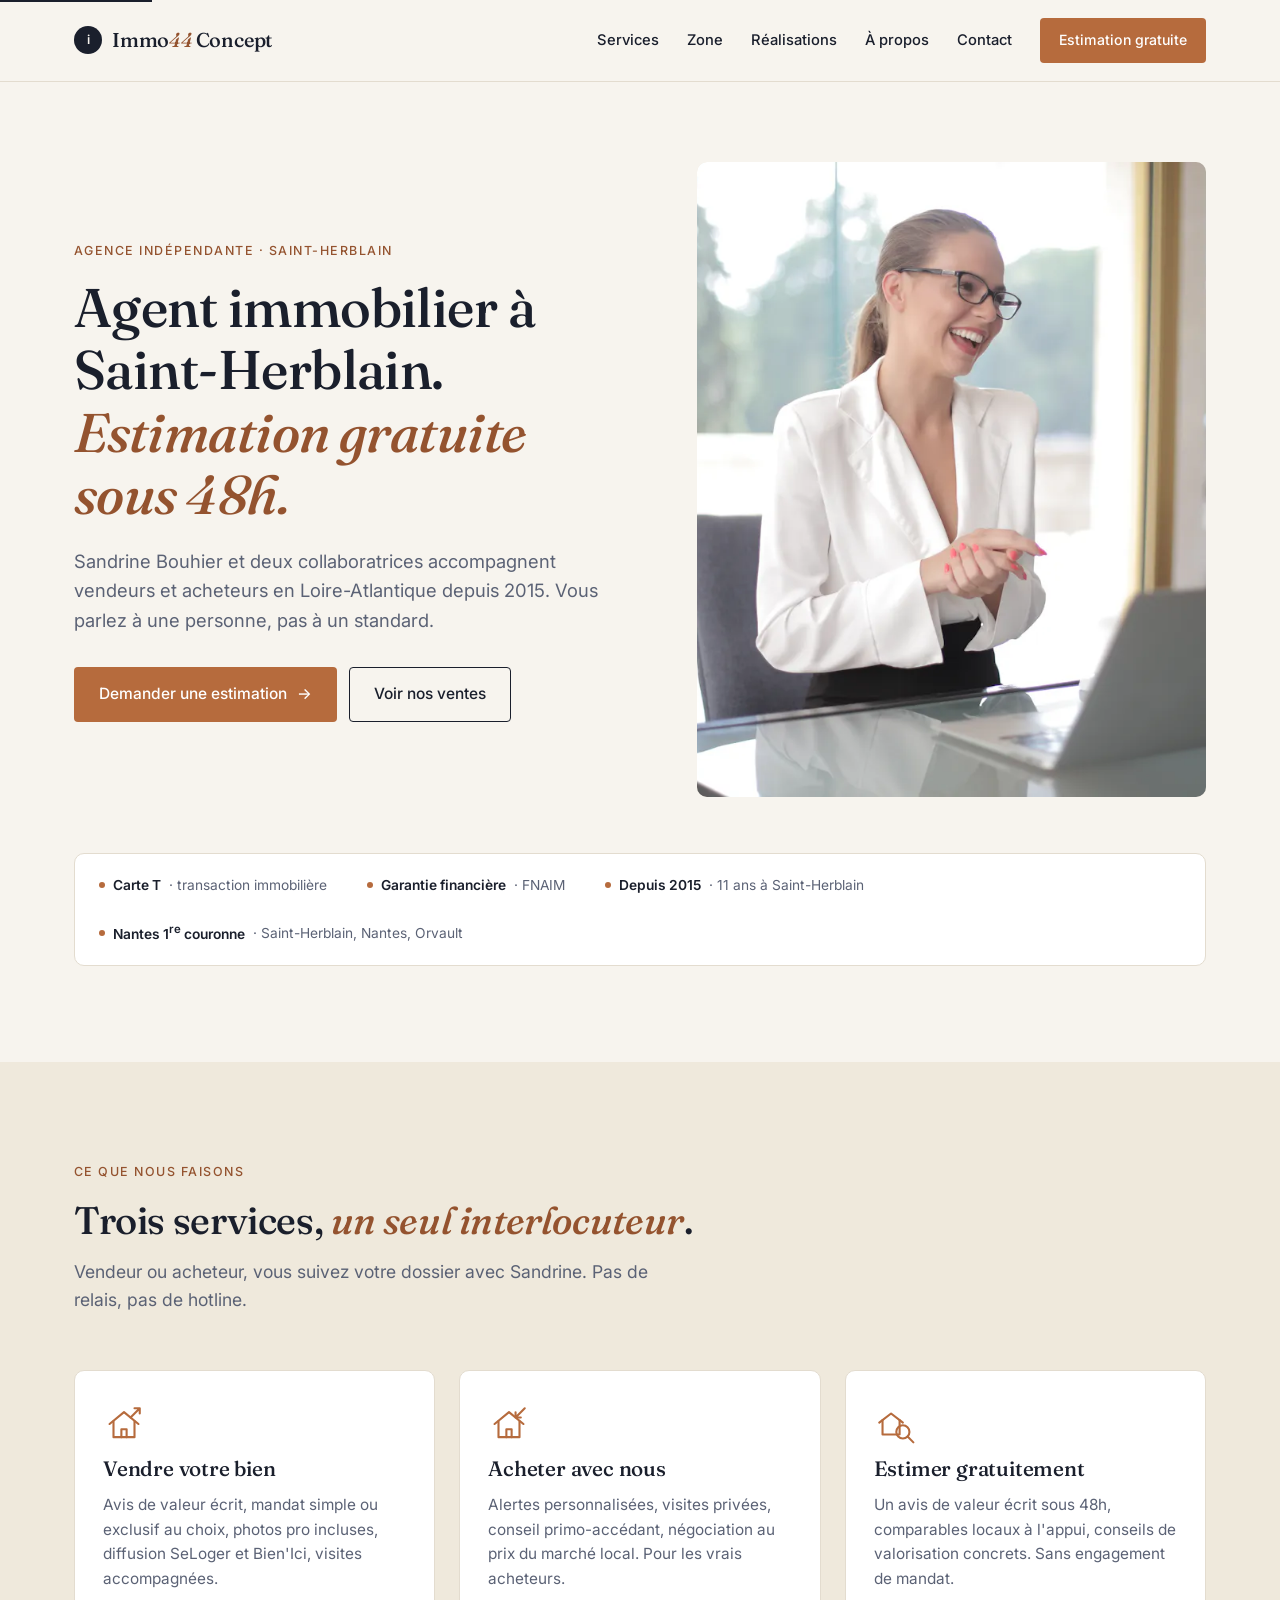
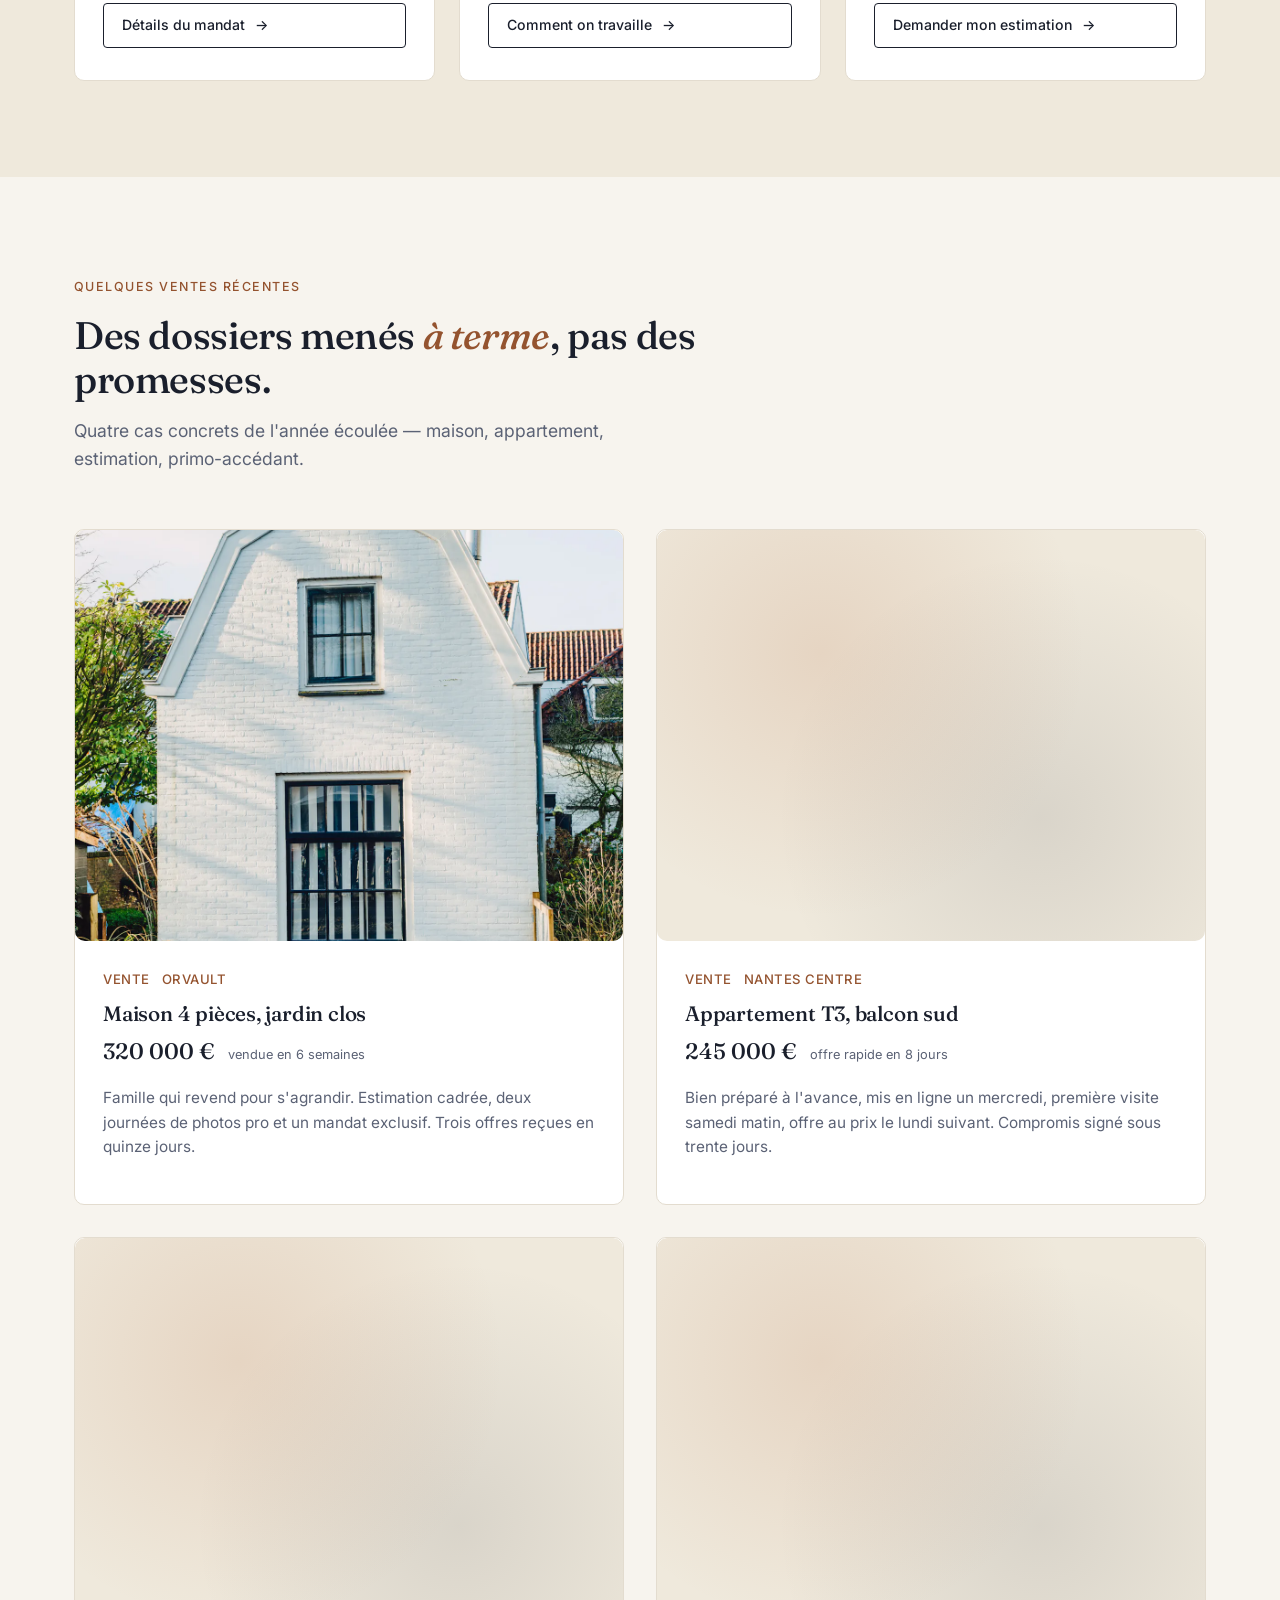
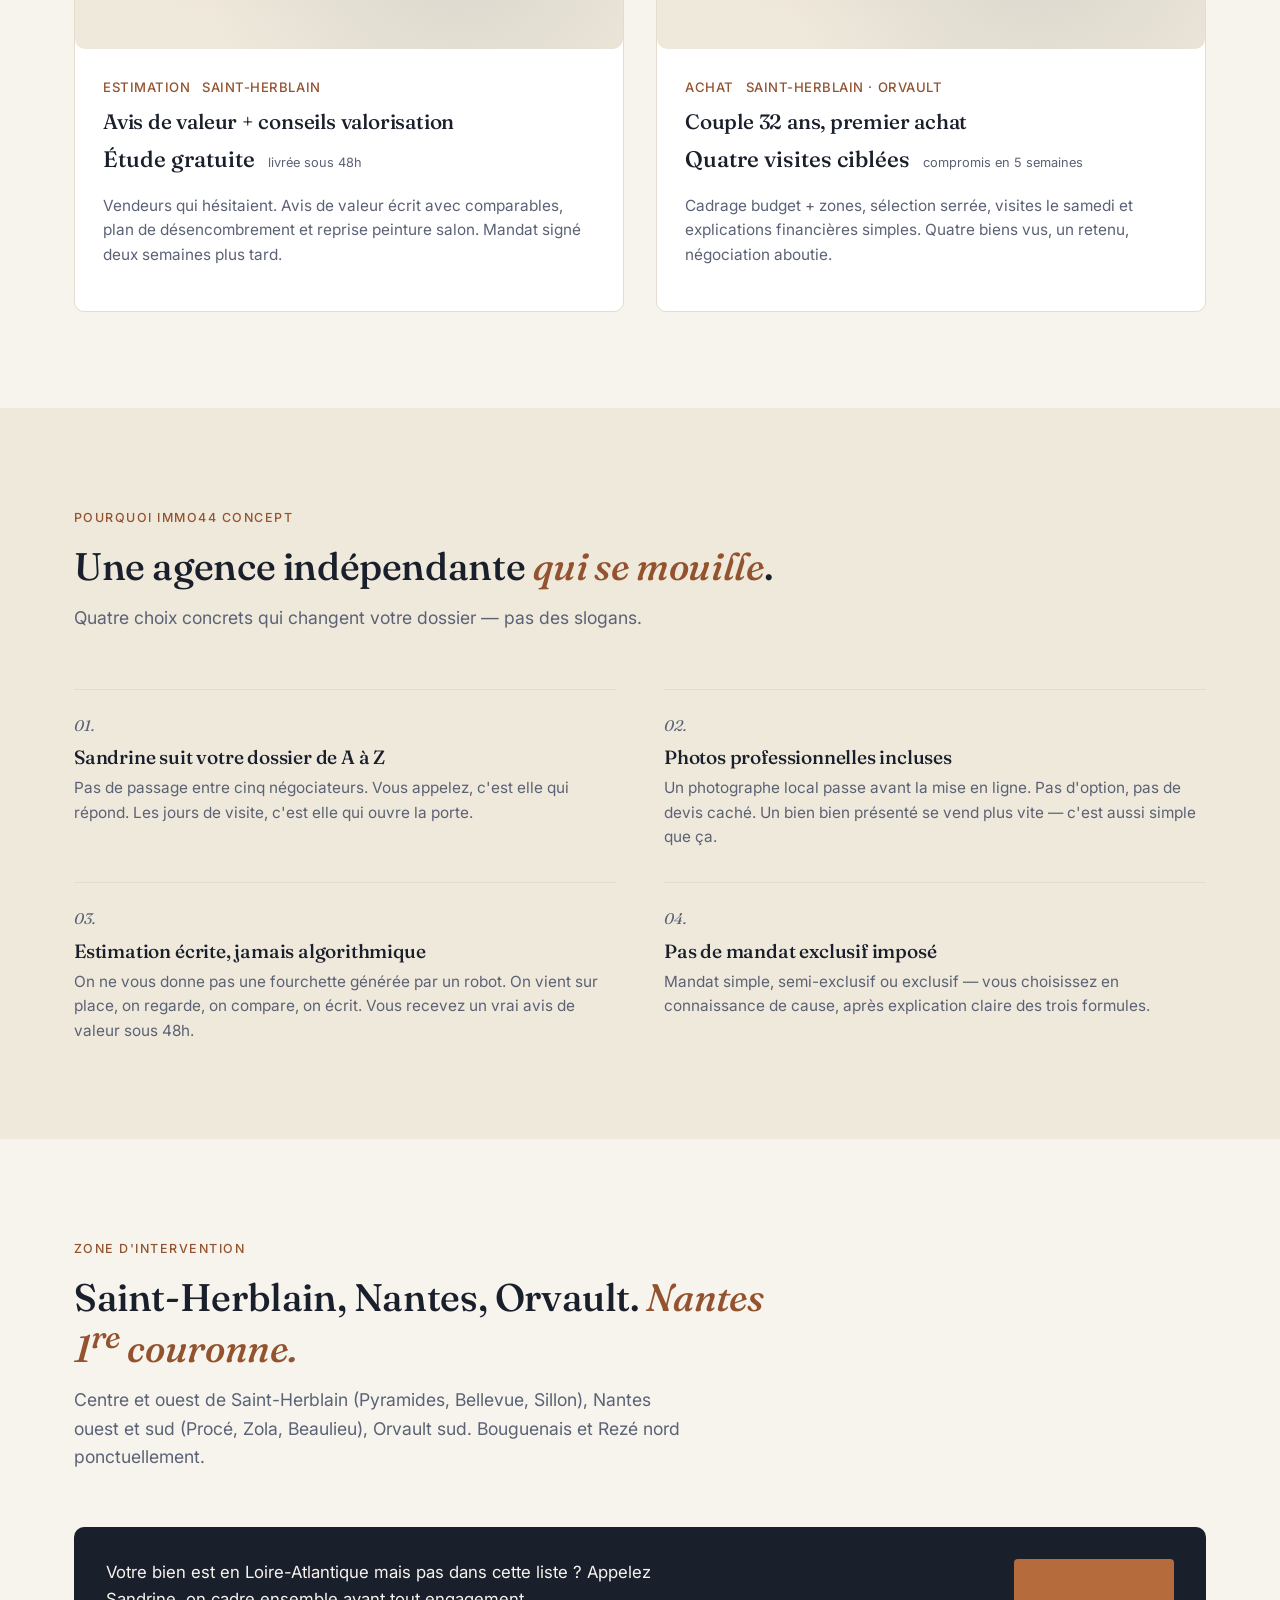
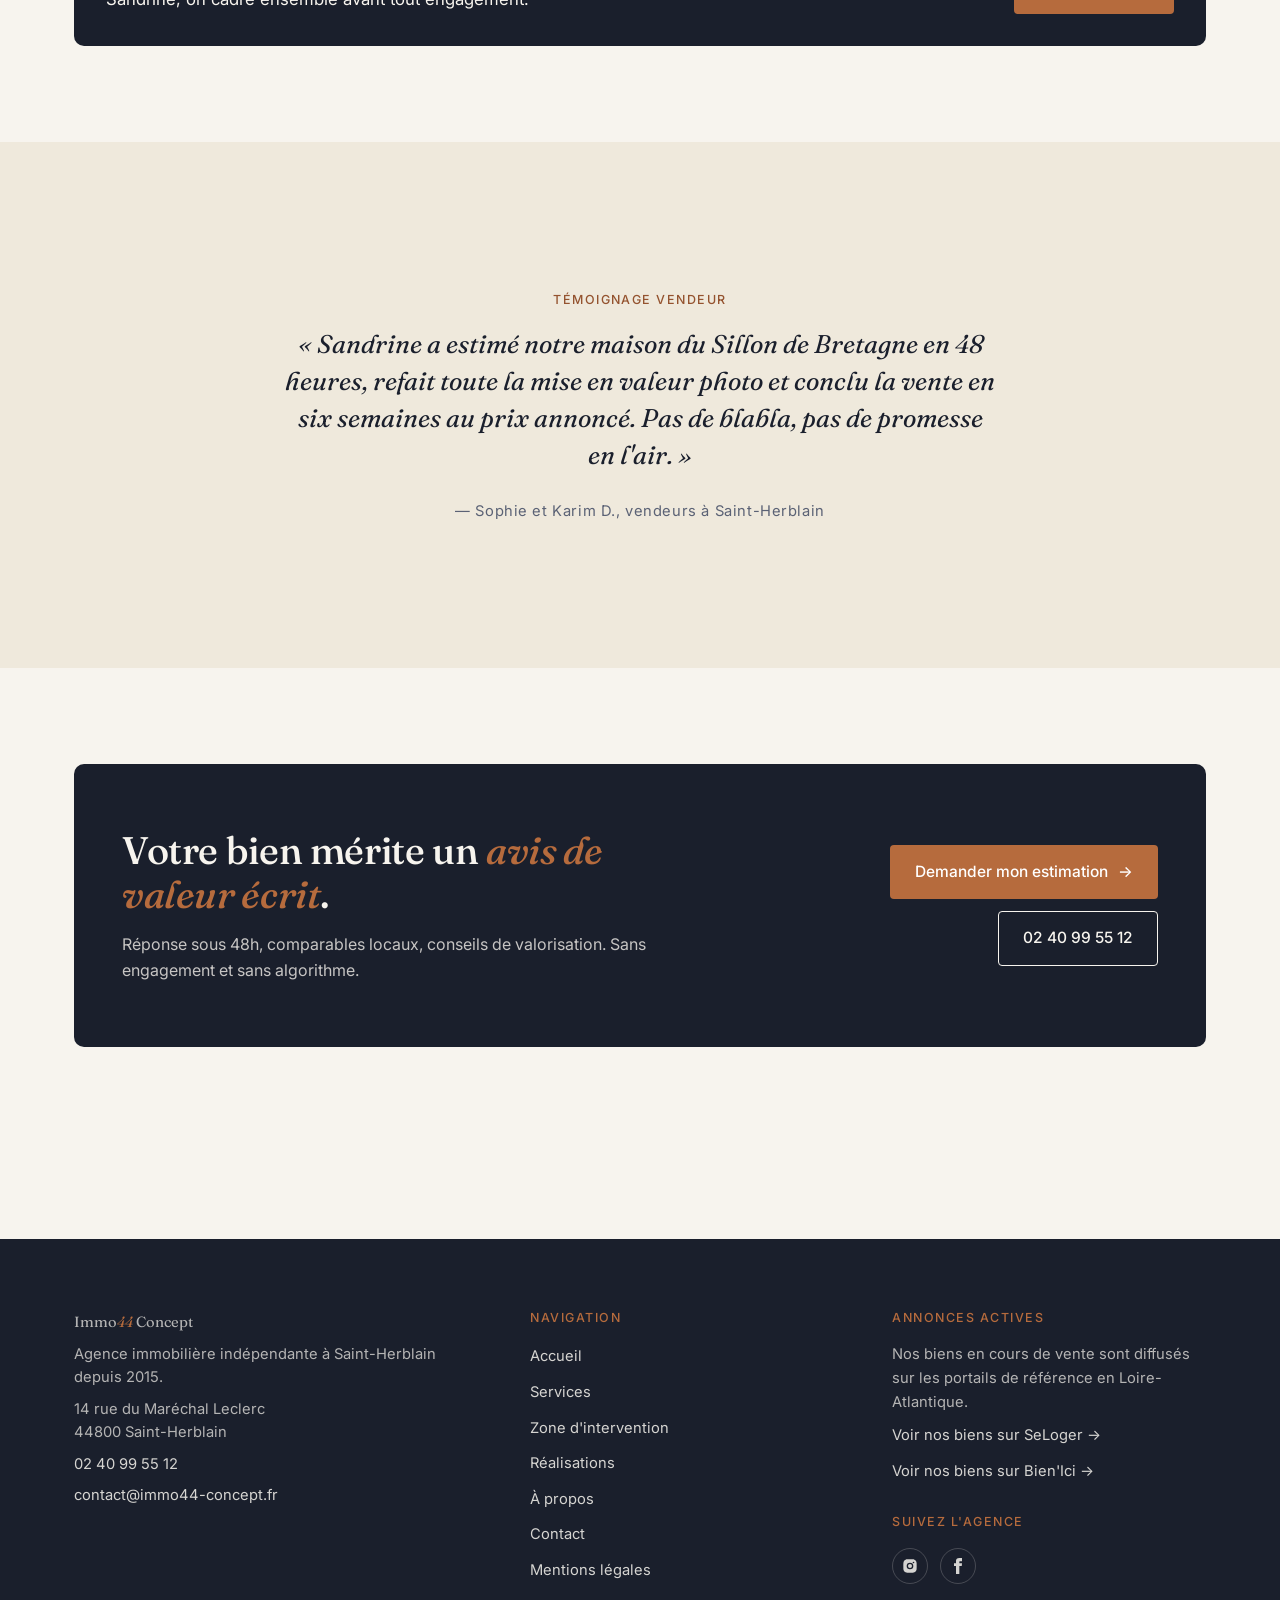
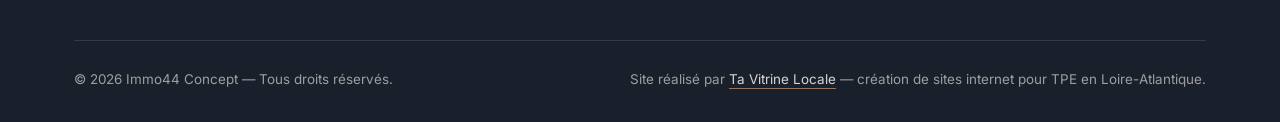
==== commit 5d70381b: "Update site files" ====
--- a/index.html
+++ b/index.html
@@ -8,7 +8,7 @@
   <title>Immo44 Concept — agence immobilière à Saint-Herblain</title>
   <meta name="description" content="Sandrine Bouhier estime votre bien gratuitement sous 48h. Vente maison et appartement à Saint-Herblain, Nantes et Orvault depuis 2015." />
   <meta name="author" content="Immo44 Concept" />
-  <meta name="robots" content="index, follow" />
+  <meta name="robots" content="noindex, follow" />
   <link rel="canonical" href="https://immobilier.tavitrinelocale.fr/" />
 
   <meta property="og:type" content="website" />
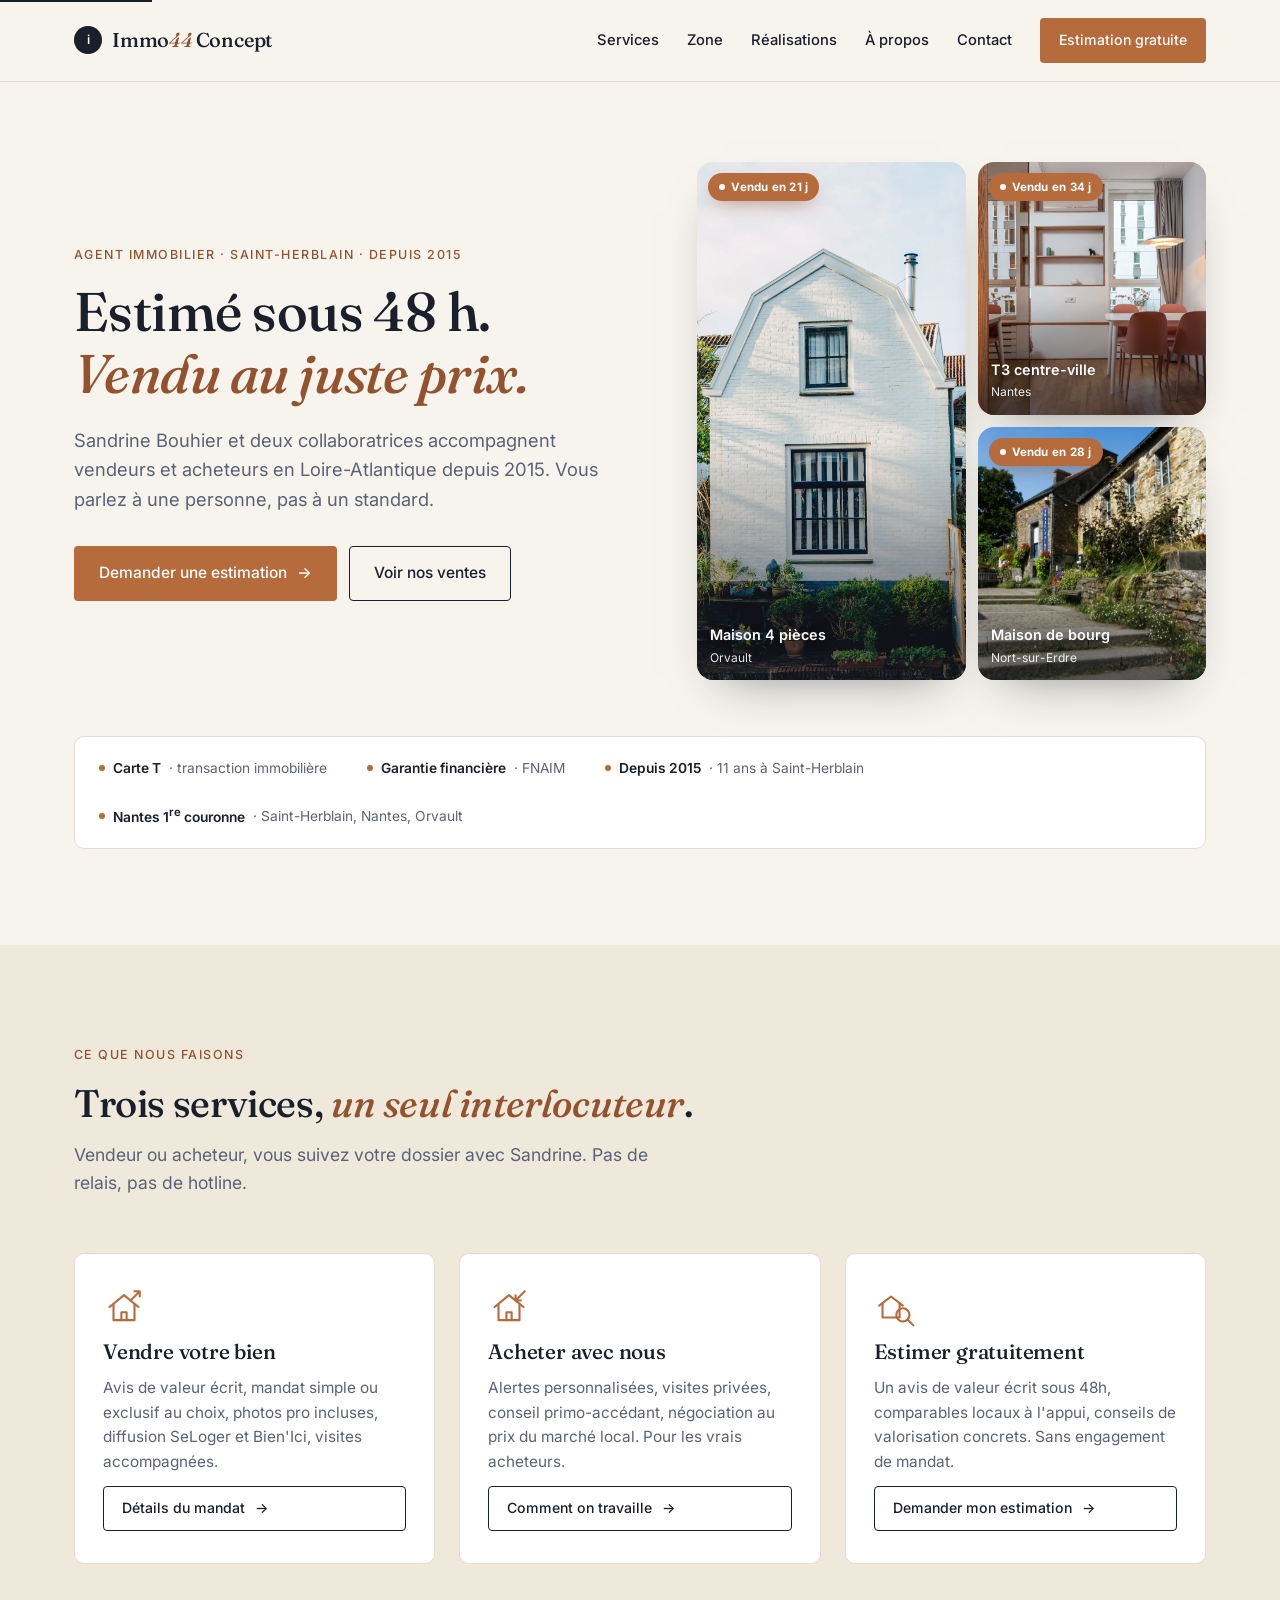
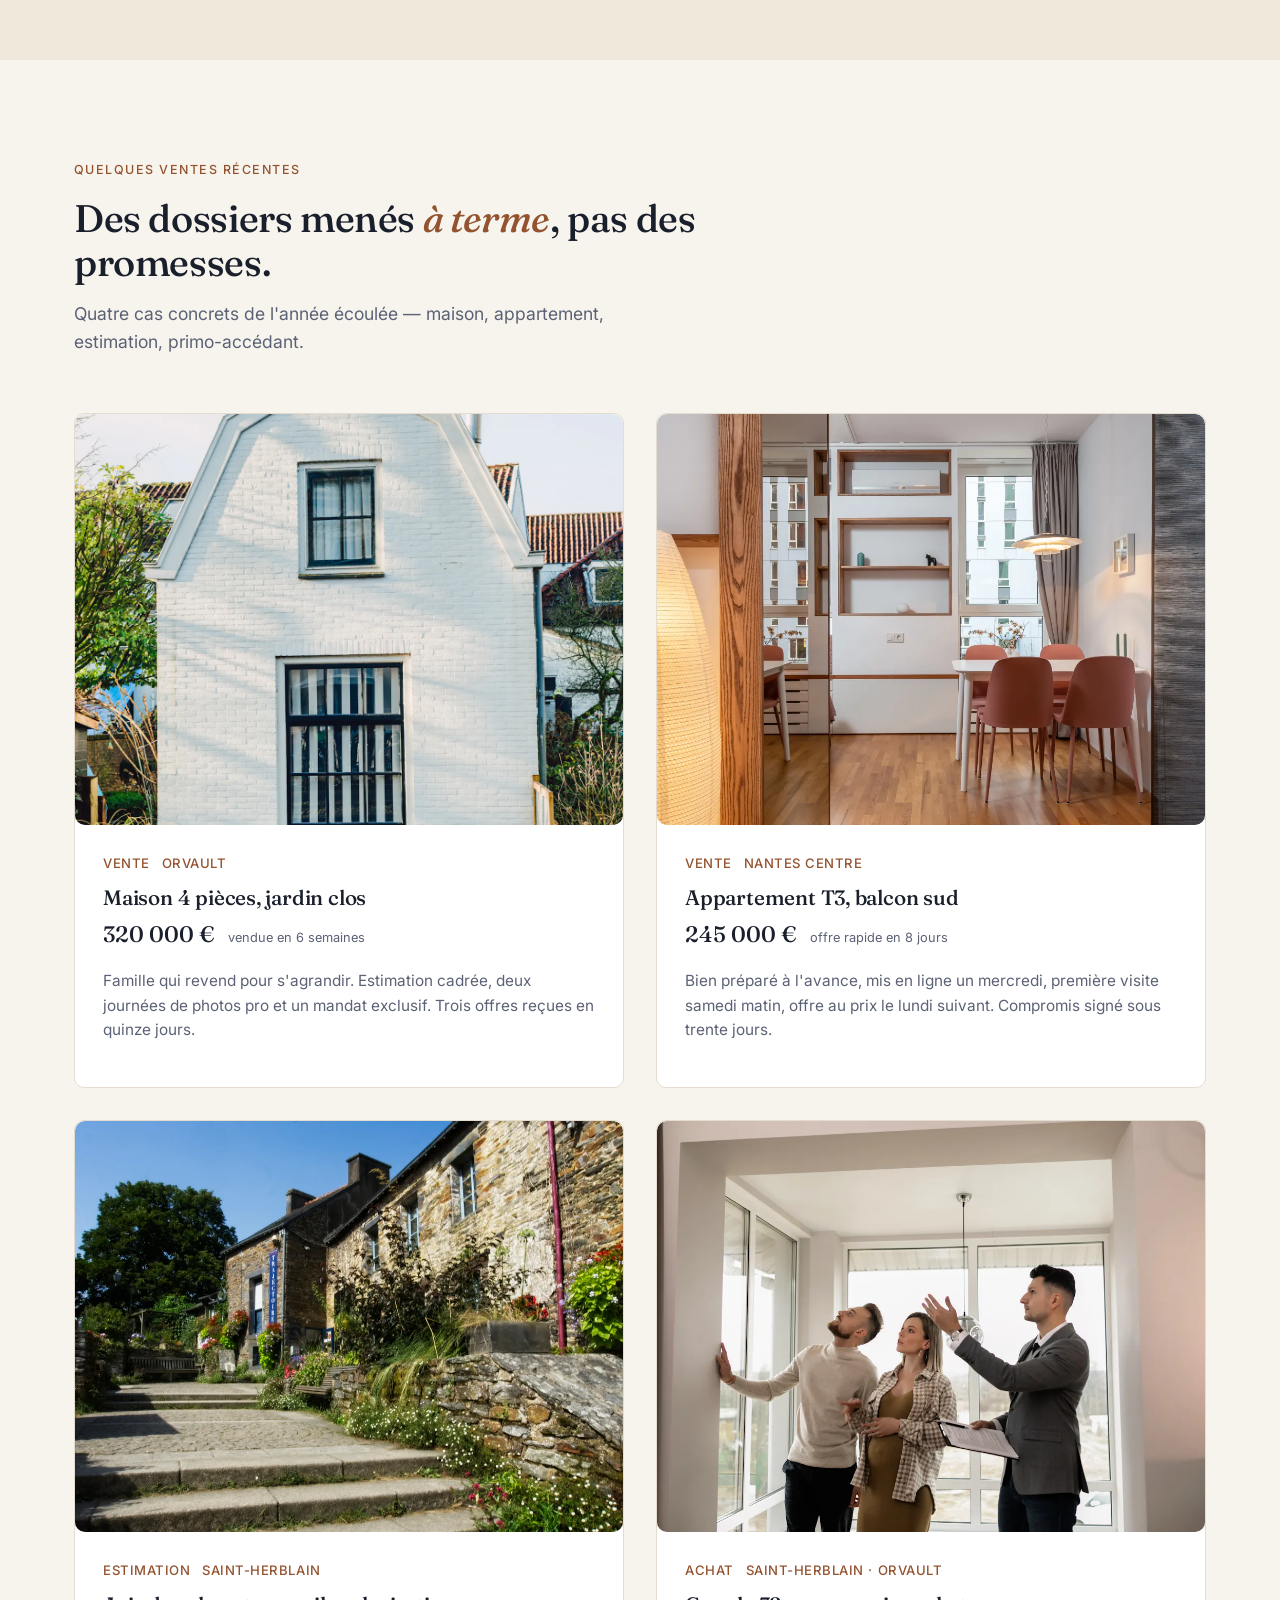
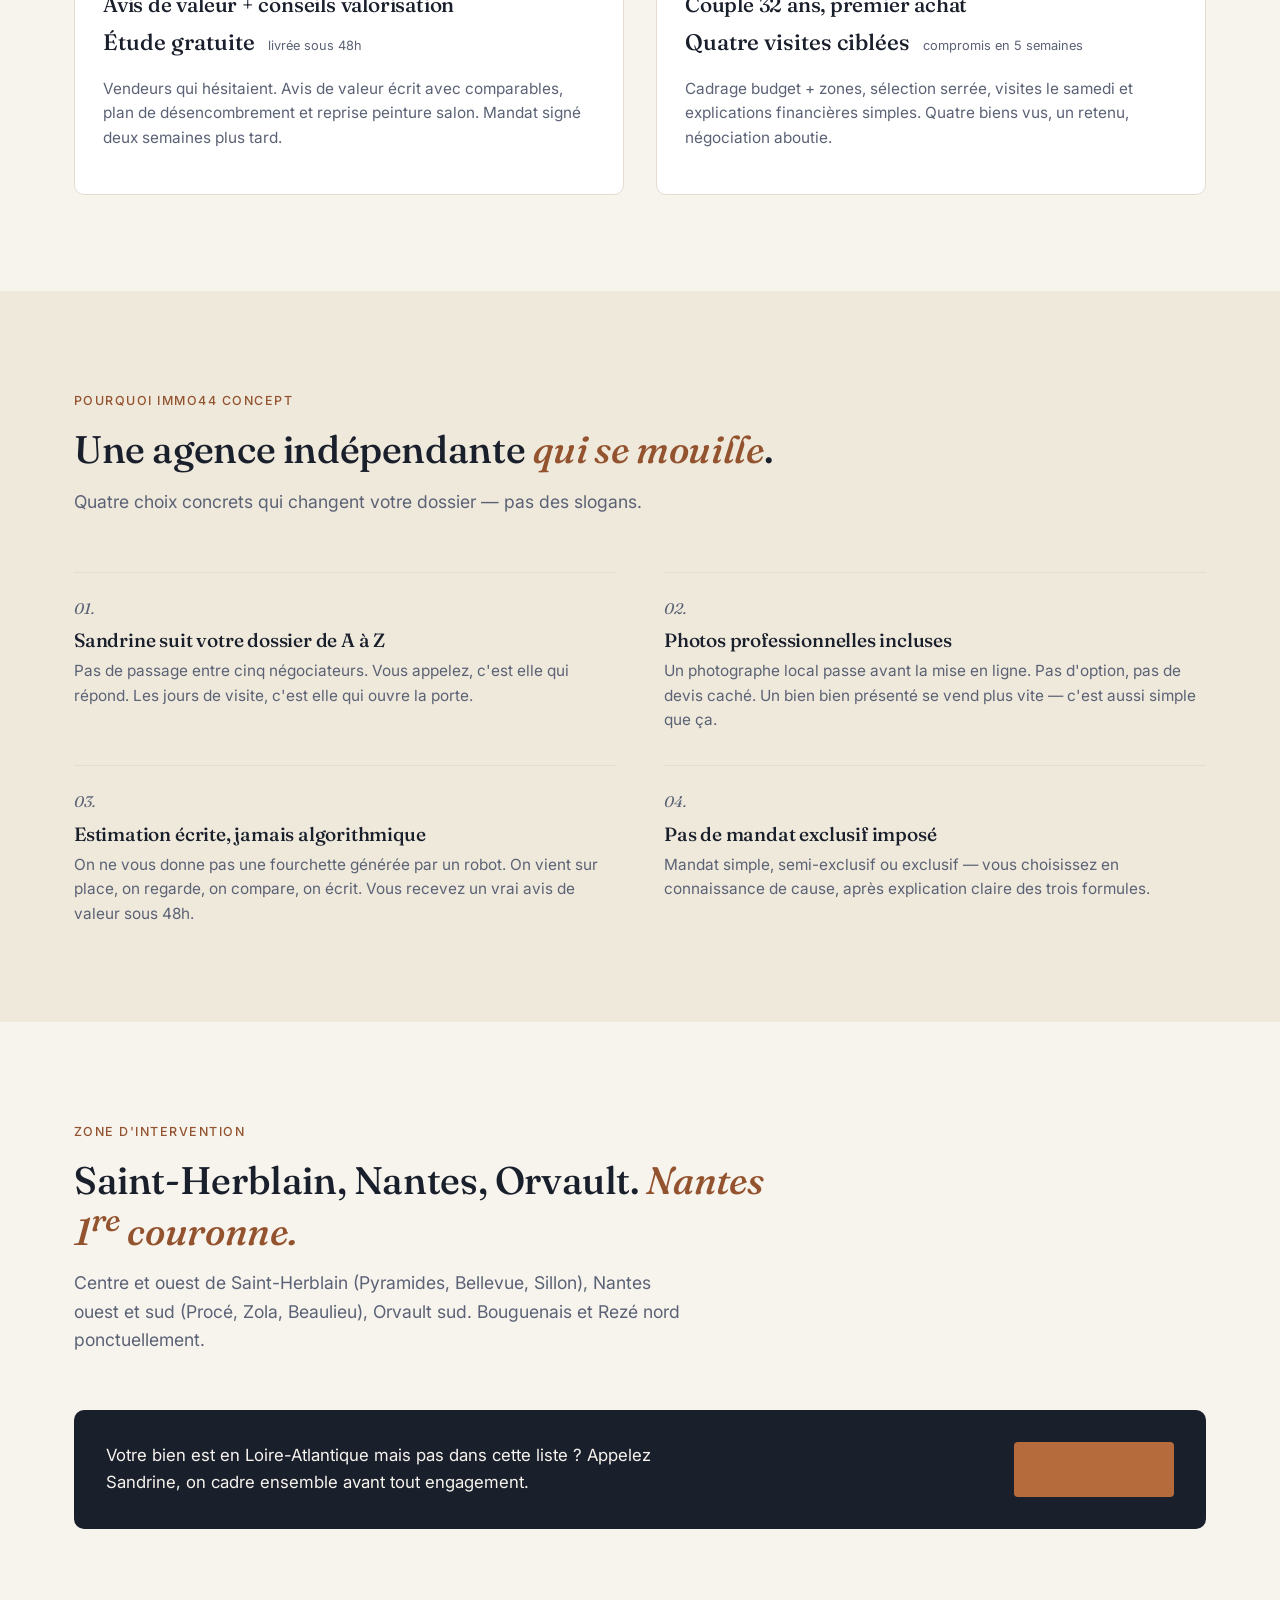
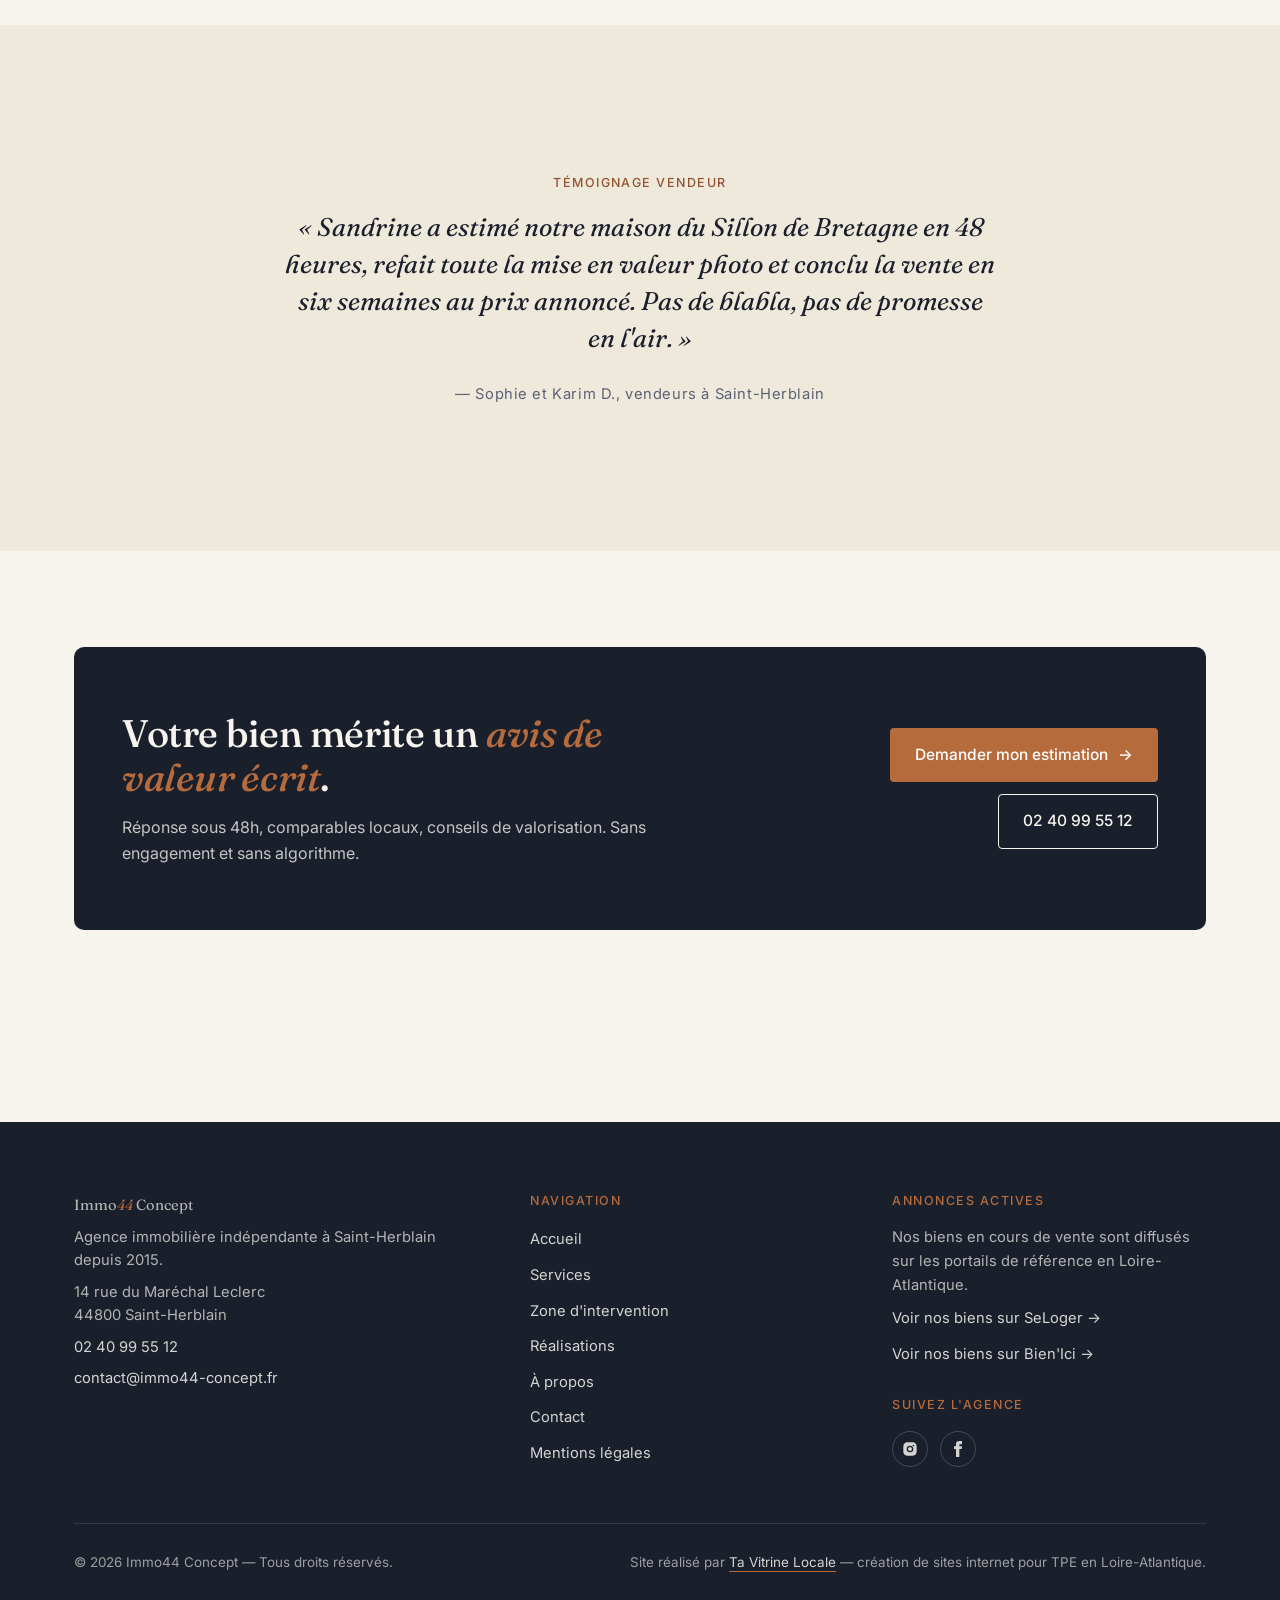
==== commit 6d7f400e: "Mise à jour du site" ====
--- a/index.html
+++ b/index.html
@@ -113,8 +113,8 @@
       <div class="container">
         <div class="hero__grid">
           <div data-reveal>
-            <span class="eyebrow">Agence indépendante · Saint-Herblain</span>
-            <h1>Agent immobilier à Saint-Herblain. <em>Estimation gratuite sous 48h.</em></h1>
+            <span class="eyebrow">Agent immobilier · Saint-Herblain · Depuis 2015</span>
+            <h1>Estimé sous 48 h.<br /><em>Vendu au juste prix.</em></h1>
             <p class="hero__lede">Sandrine Bouhier et deux collaboratrices accompagnent vendeurs et acheteurs en Loire-Atlantique depuis 2015. Vous parlez à une personne, pas à un standard.</p>
             <div class="hero__ctas">
               <a href="contact.html" class="btn btn--primary">Demander une estimation <span class="arrow" aria-hidden="true">→</span></a>
@@ -122,11 +122,31 @@
             </div>
           </div>
           <div data-reveal>
-            <div class="ph ph--hero">
-              <picture>
-                <source type="image/webp" srcset="images/immo44-portrait.webp" />
-                <img src="images/immo44-portrait.jpg" alt="Sandrine Bouhier, agent immobilier à Saint-Herblain, dans son agence" width="1200" height="800" fetchpriority="high" decoding="async" />
-              </picture>
+            <div class="hero-listings">
+              <figure class="hero-listing hero-listing--lead">
+                <picture>
+                  <source type="image/webp" srcset="images/immo44-maison-orvault.webp" />
+                  <img src="images/immo44-maison-orvault.jpg" alt="Maison 4 pièces vendue à Orvault" width="1200" height="1798" fetchpriority="high" decoding="async" />
+                </picture>
+                <span class="hero-listing__sold">Vendu en 21 j</span>
+                <figcaption class="hero-listing__meta"><b>Maison 4 pièces</b><span>Orvault</span></figcaption>
+              </figure>
+              <figure class="hero-listing">
+                <picture>
+                  <source type="image/webp" srcset="images/immo44-t3-nantes.webp" />
+                  <img src="images/immo44-t3-nantes.jpg" alt="Appartement T3 vendu en centre de Nantes" width="1200" height="800" loading="lazy" decoding="async" />
+                </picture>
+                <span class="hero-listing__sold">Vendu en 34 j</span>
+                <figcaption class="hero-listing__meta"><b>T3 centre-ville</b><span>Nantes</span></figcaption>
+              </figure>
+              <figure class="hero-listing">
+                <picture>
+                  <source type="image/webp" srcset="images/immo44-quartier.webp" />
+                  <img src="images/immo44-quartier.jpg" alt="Maison de bourg vendue à Nort-sur-Erdre" width="1200" height="800" loading="lazy" decoding="async" />
+                </picture>
+                <span class="hero-listing__sold">Vendu en 28 j</span>
+                <figcaption class="hero-listing__meta"><b>Maison de bourg</b><span>Nort-sur-Erdre</span></figcaption>
+              </figure>
             </div>
           </div>
         </div>
--- a/style.css
+++ b/style.css
@@ -225,6 +225,80 @@
 .hero h1 { margin-bottom: 20px; }
 .hero__lede { font-size: 1.15rem; color: var(--color-muted); margin-bottom: 32px; max-width: 48ch; }
 .hero__ctas { display: flex; gap: 12px; flex-wrap: wrap; }
+
+/* Hero — mosaïque de biens vendus */
+.hero-listings {
+  display: grid;
+  grid-template-columns: 1.08fr 0.92fr;
+  grid-template-rows: 1fr 1fr;
+  gap: 12px;
+  width: 100%;
+  aspect-ratio: 1 / 1.02;
+}
+.hero-listing {
+  position: relative;
+  margin: 0;
+  overflow: hidden;
+  border-radius: 16px;
+  background: var(--color-soft);
+  box-shadow: 0 22px 46px -26px rgba(26, 31, 44, 0.5);
+}
+.hero-listing--lead { grid-row: 1 / span 2; }
+.hero-listing picture { display: block; width: 100%; height: 100%; }
+.hero-listing img {
+  width: 100%;
+  height: 100%;
+  object-fit: cover;
+  transition: transform 0.6s cubic-bezier(.16, 1, .3, 1);
+}
+.hero-listing::after {
+  content: "";
+  position: absolute;
+  inset: 0;
+  background: linear-gradient(0deg, rgba(18, 22, 32, 0.62) 0%, rgba(18, 22, 32, 0) 46%);
+}
+.hero-listing__sold {
+  position: absolute;
+  top: 11px;
+  left: 11px;
+  z-index: 2;
+  display: inline-flex;
+  align-items: center;
+  gap: 6px;
+  padding: 5px 11px;
+  font-family: var(--font-body);
+  font-size: 0.72rem;
+  font-weight: 700;
+  letter-spacing: 0.02em;
+  color: #fff;
+  background: var(--color-accent);
+  border-radius: 999px;
+  box-shadow: 0 8px 18px -8px rgba(148, 83, 47, 0.7);
+}
+.hero-listing__sold::before {
+  content: "";
+  width: 6px;
+  height: 6px;
+  border-radius: 50%;
+  background: #fff;
+}
+.hero-listing__meta {
+  position: absolute;
+  left: 13px;
+  bottom: 11px;
+  z-index: 2;
+  color: #fff;
+  font-family: var(--font-body);
+  text-shadow: 0 1px 10px rgba(0, 0, 0, 0.5);
+}
+.hero-listing__meta b { display: block; font-size: 0.9rem; font-weight: 600; line-height: 1.2; }
+.hero-listing__meta span { font-size: 0.75rem; opacity: 0.9; }
+@media (hover: hover) {
+  .hero-listing:hover img { transform: scale(1.06); }
+}
+@media (max-width: 880px) {
+  .hero-listings { aspect-ratio: 1 / 0.82; max-width: 560px; margin-inline: auto; }
+}
 
 .proof-bar {
   margin-top: 56px;
